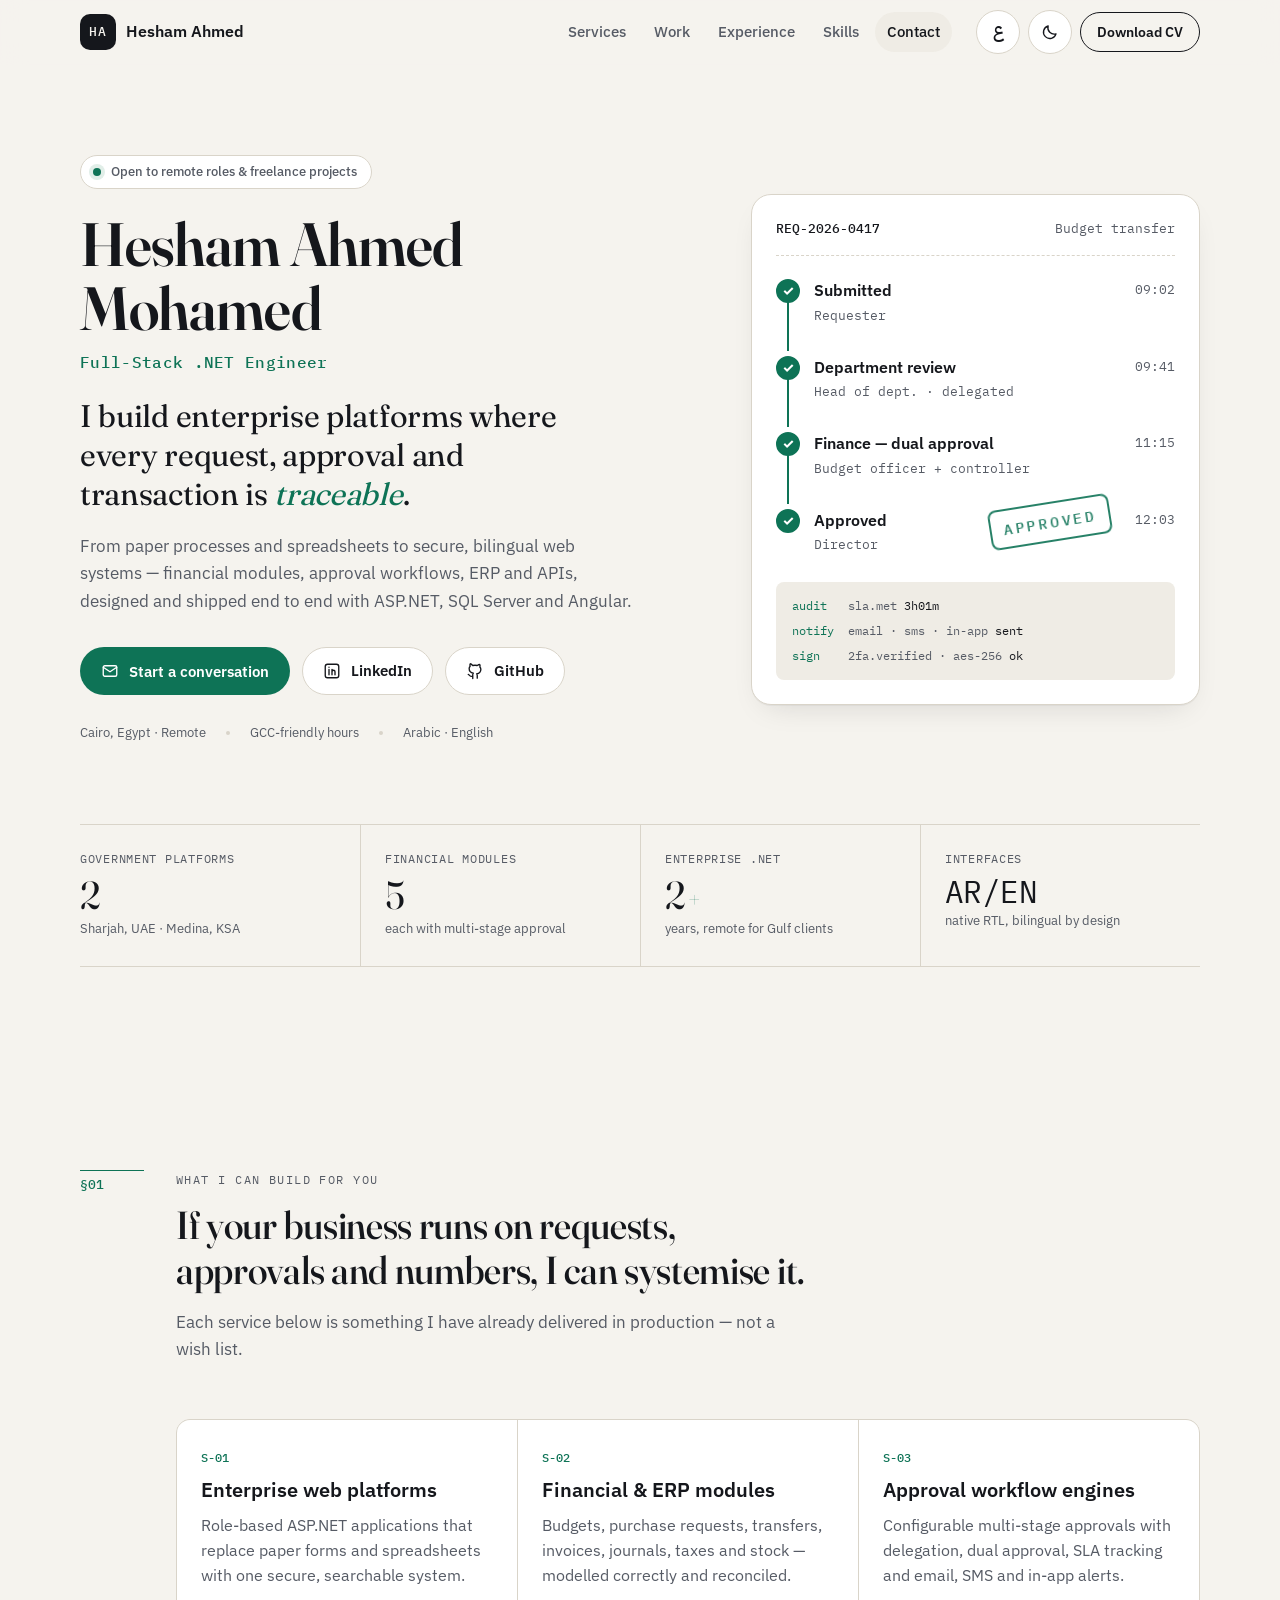
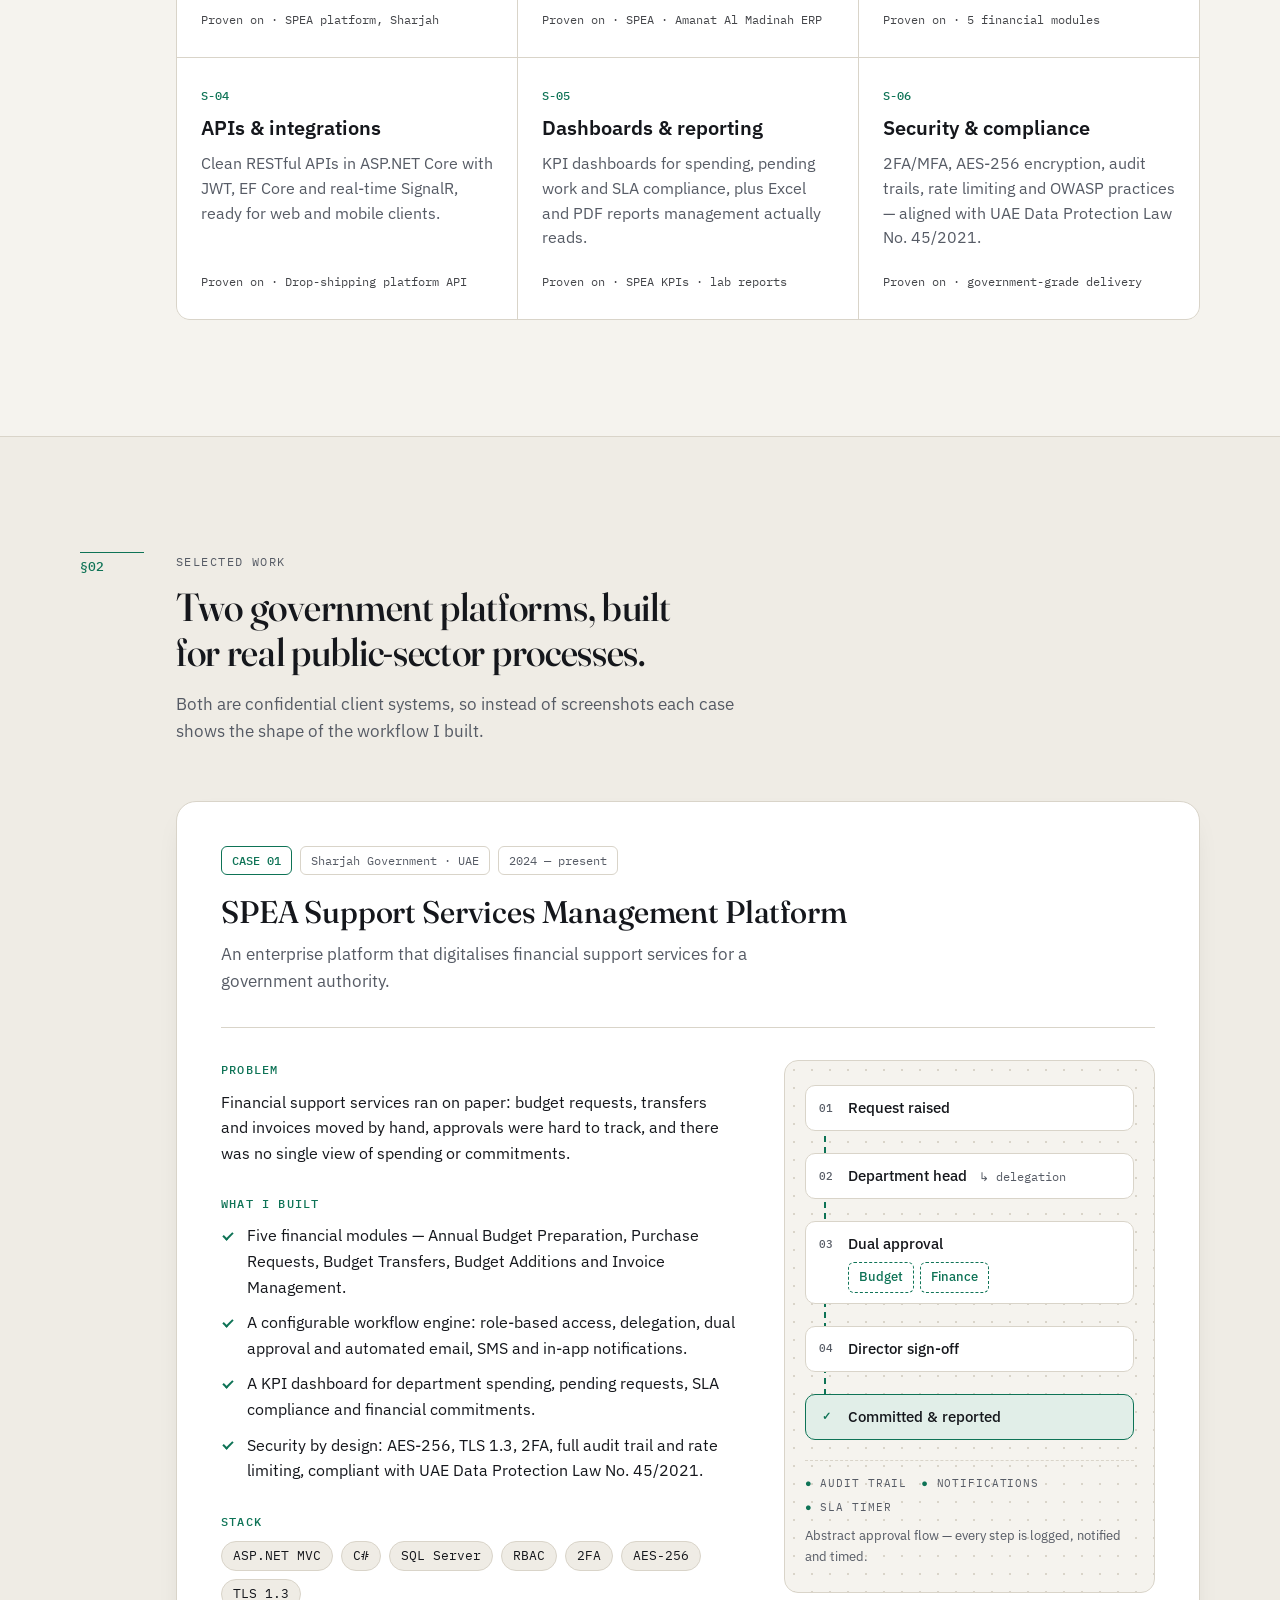
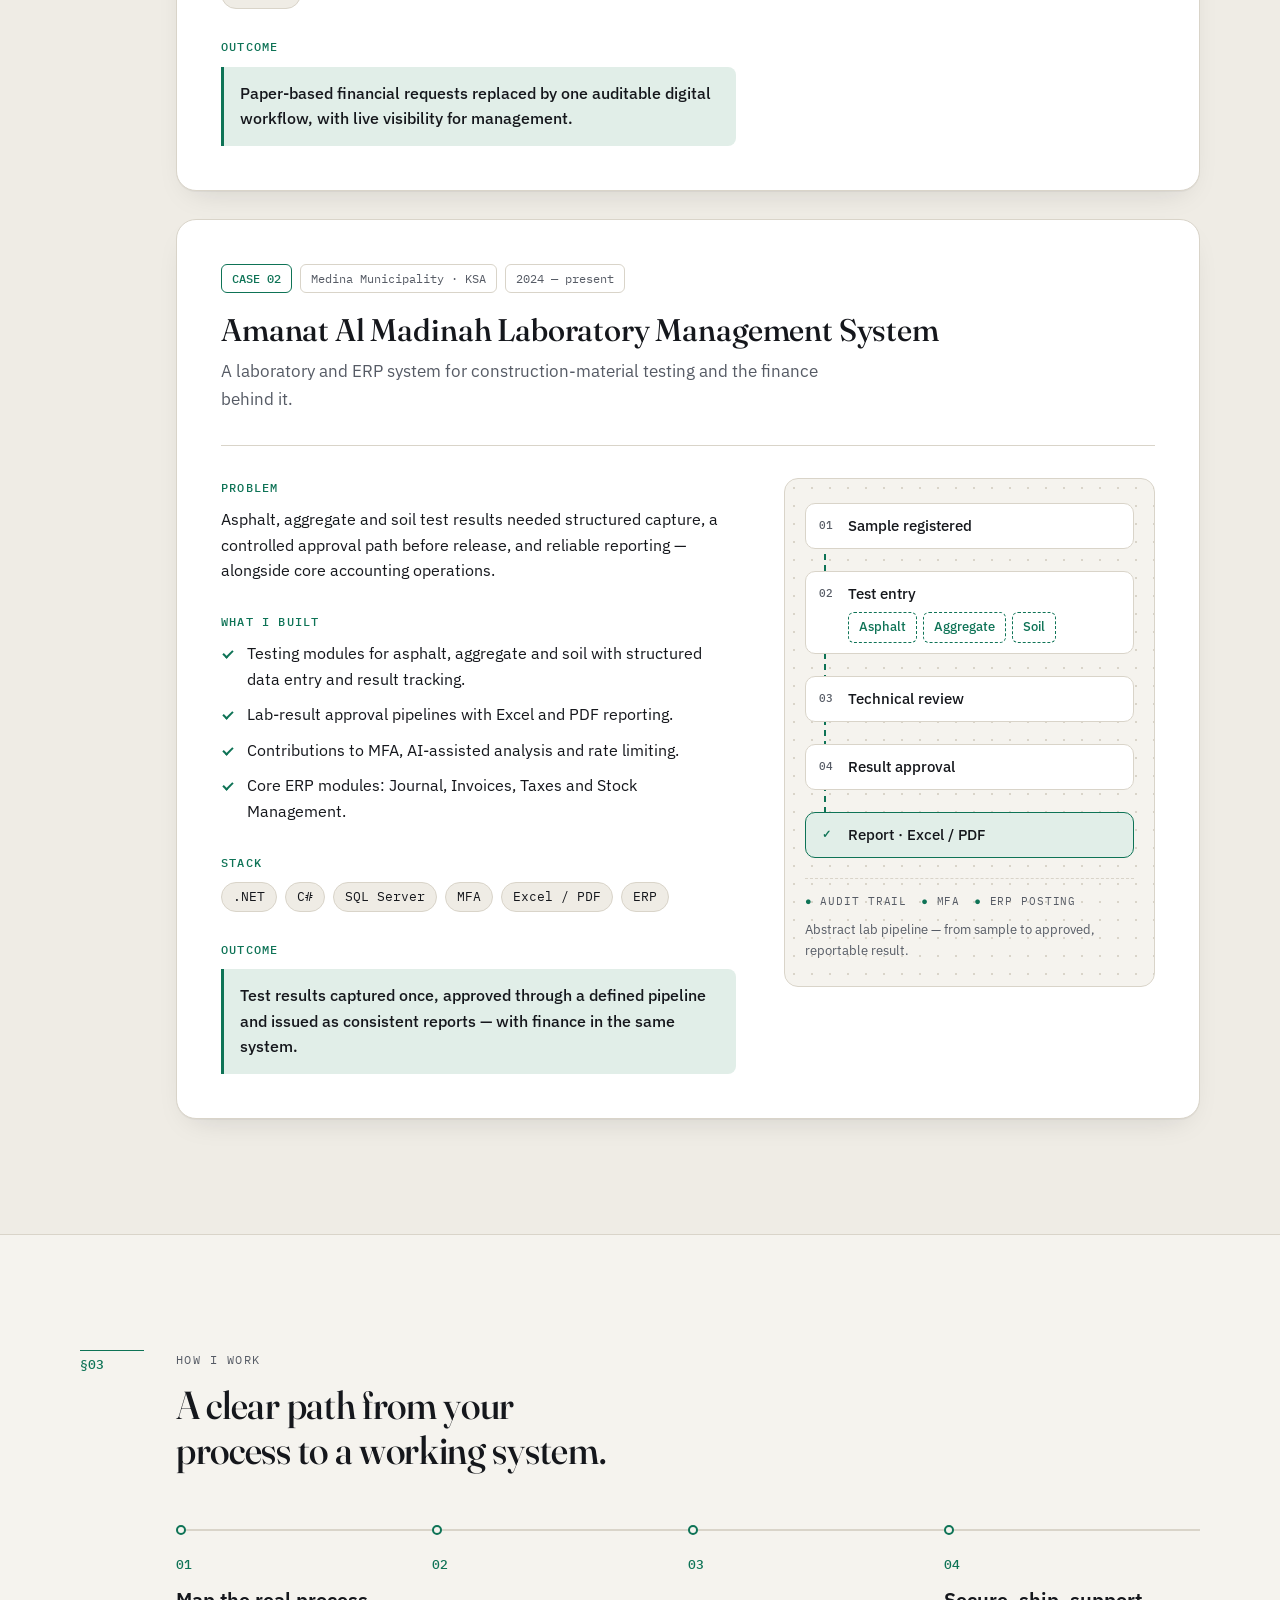
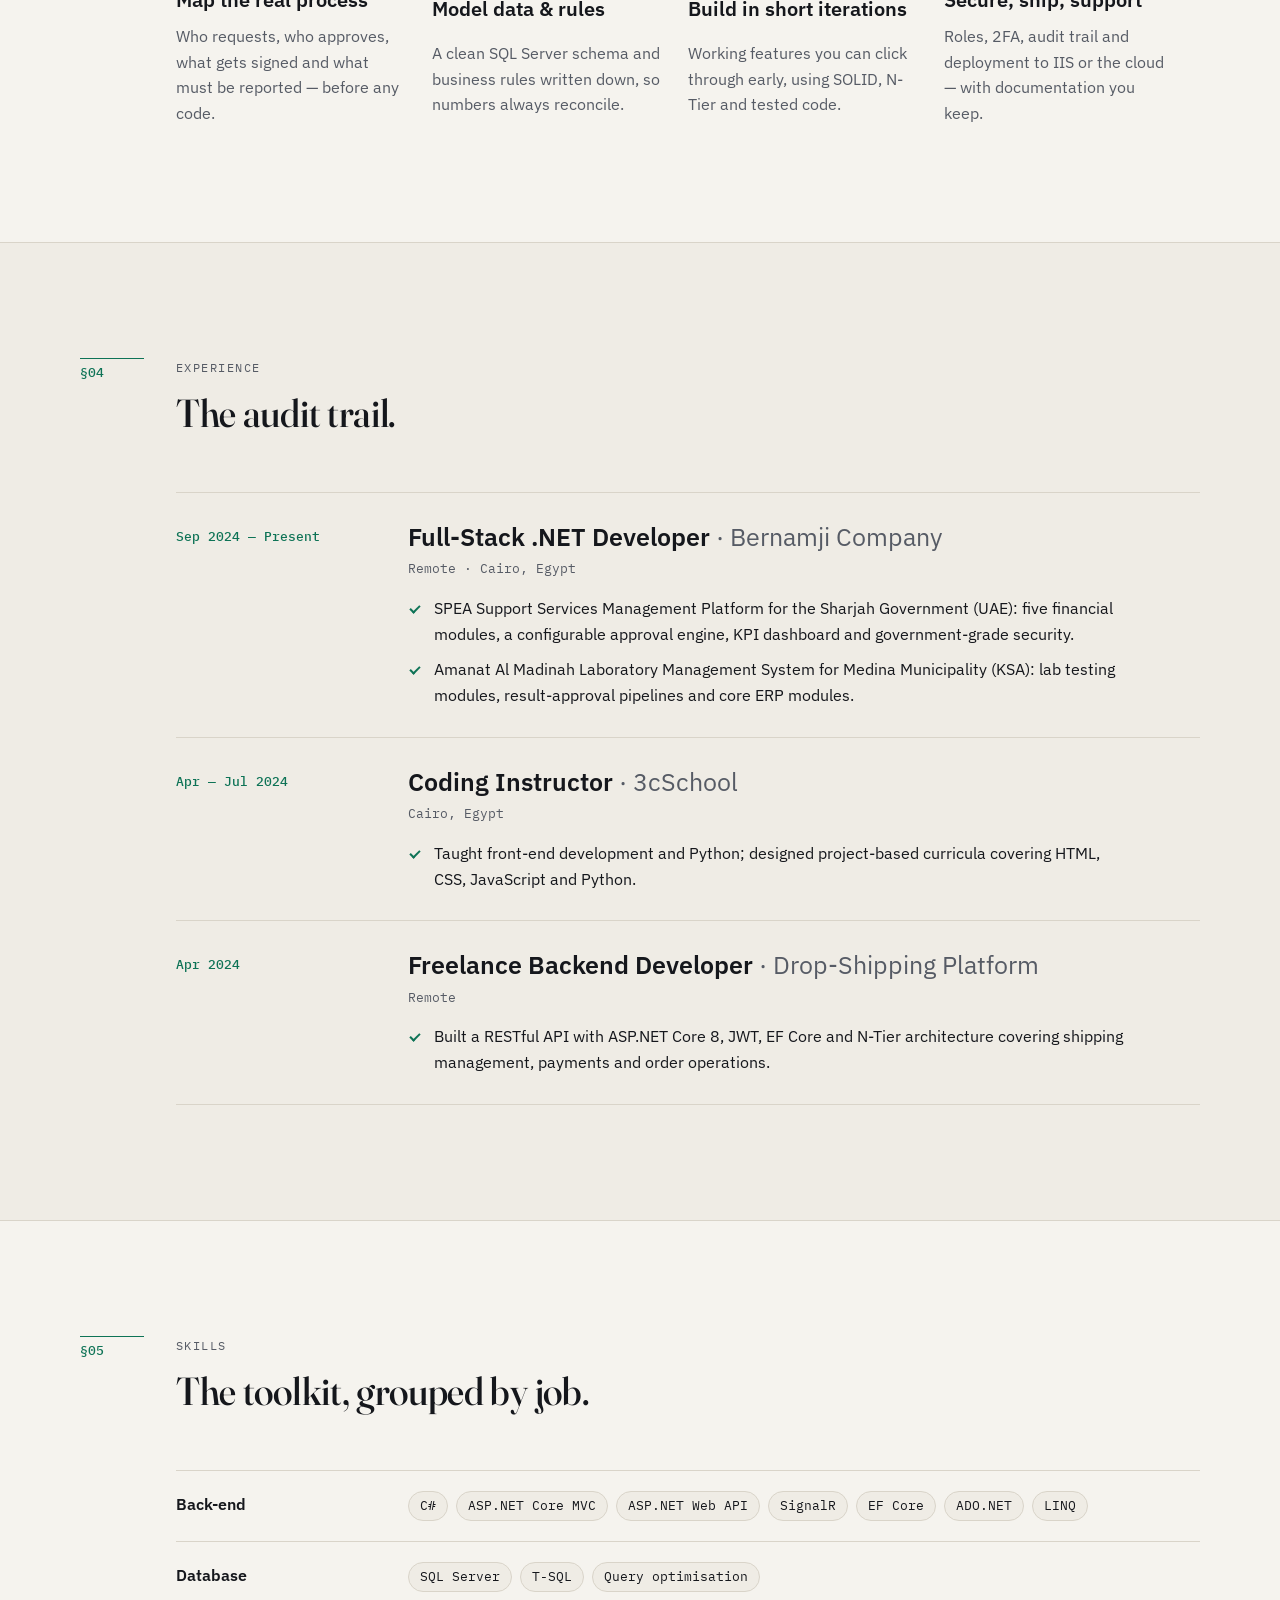
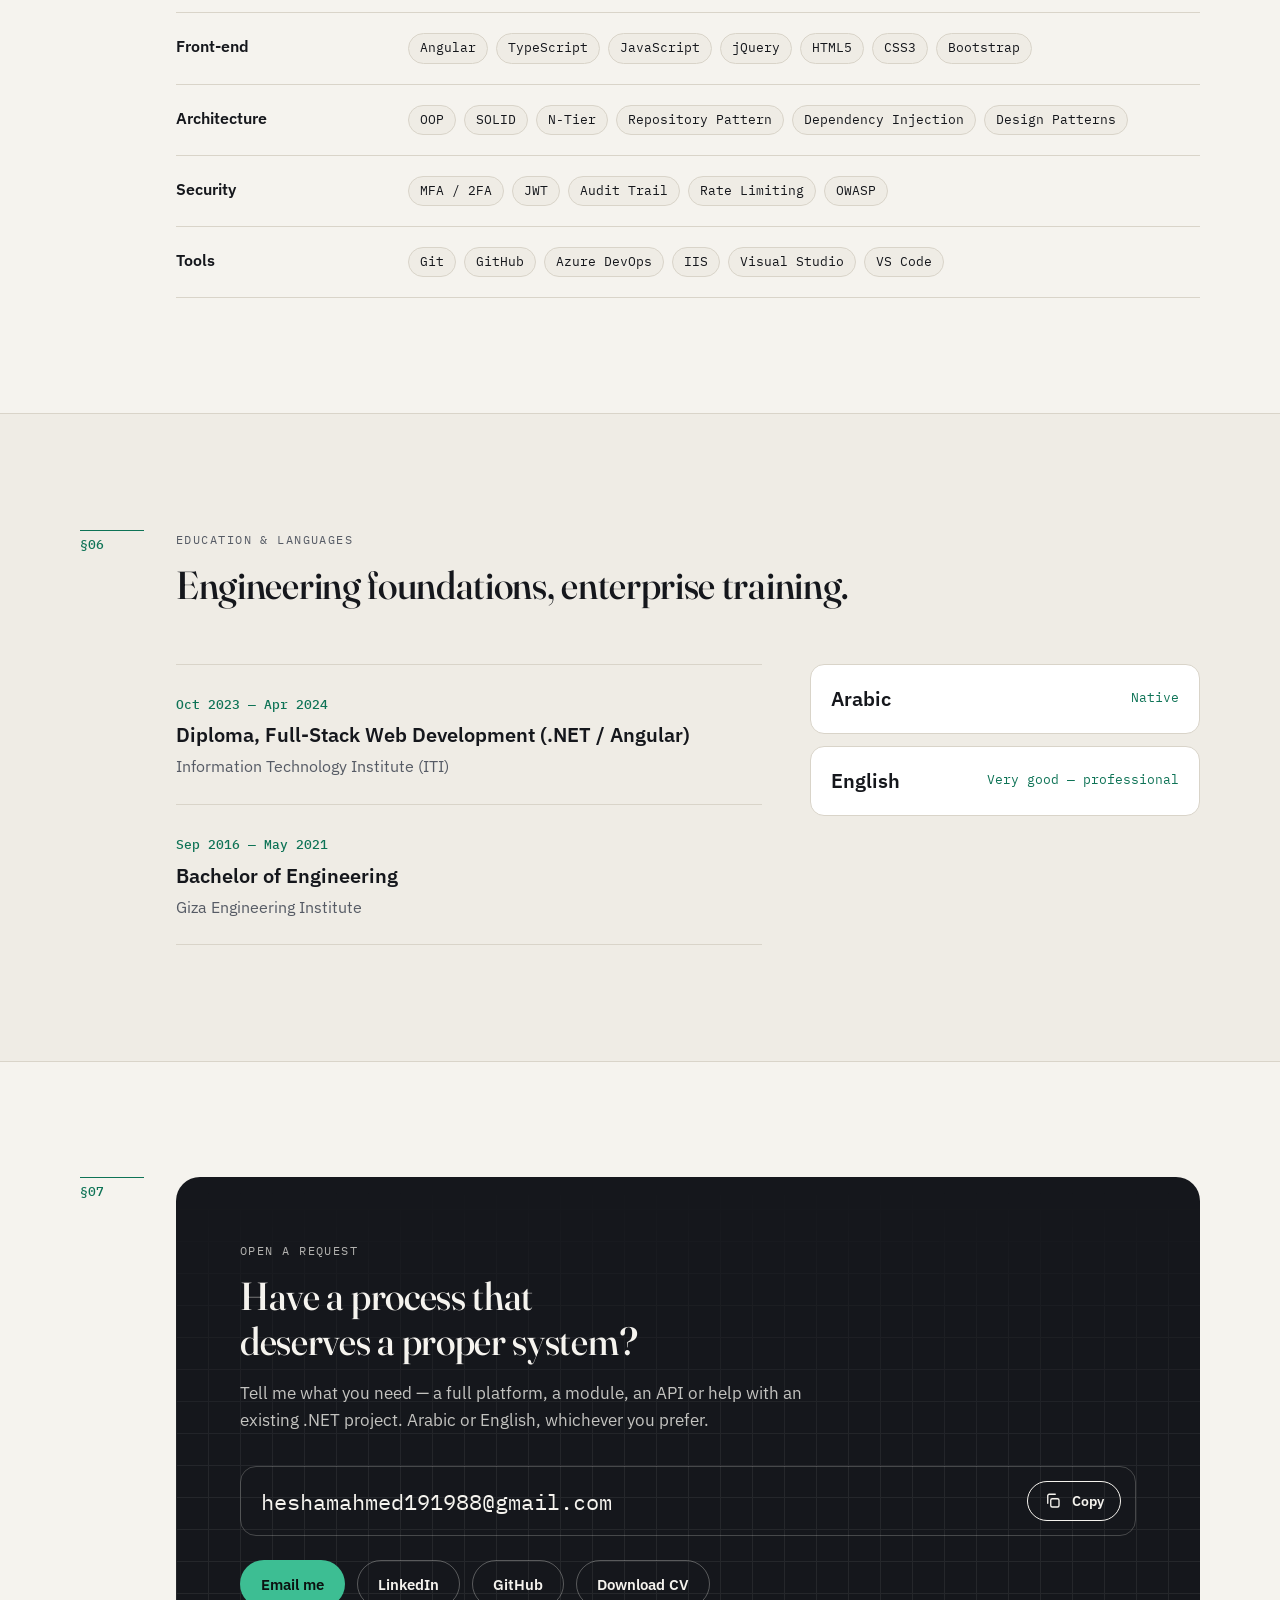
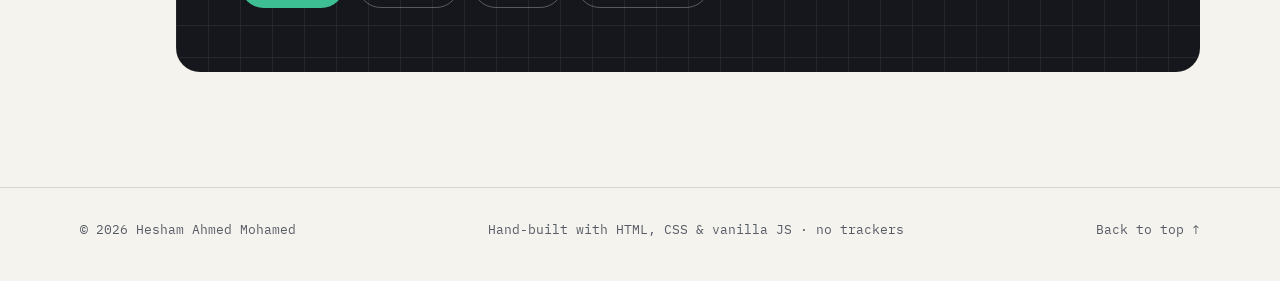
==== index.html @ 023992cb "Portfolio: bilingual single-page site, CV and SEO assets Co-Authored-By: Claude Opus 5.5 <noreply@an" ====
<!doctype html>
<html lang="en" dir="ltr">
<head>
  <meta charset="utf-8">
  <meta name="viewport" content="width=device-width, initial-scale=1">
  <title>Hesham Ahmed — Full-Stack .NET Engineer | Enterprise, Finance &amp; Workflow Systems</title>
  <meta name="description" content="Hesham Ahmed Mohamed — Full-Stack .NET engineer building secure enterprise platforms, financial and ERP modules, and multi-stage approval workflows for government and business clients in the UAE, Saudi Arabia and Egypt.">
  <meta name="author" content="Hesham Ahmed Mohamed">
  <meta name="theme-color" content="#F5F3EE" media="(prefers-color-scheme: light)">
  <meta name="theme-color" content="#0F1114" media="(prefers-color-scheme: dark)">
  <meta name="color-scheme" content="light dark">
  <link rel="canonical" href="https://heshamahmed191988.github.io/">
  <link rel="alternate" hreflang="en" href="https://heshamahmed191988.github.io/">
  <link rel="alternate" hreflang="ar" href="https://heshamahmed191988.github.io/?lang=ar">
  <link rel="alternate" hreflang="x-default" href="https://heshamahmed191988.github.io/">

  <!-- Open Graph / Twitter -->
  <meta property="og:type" content="profile">
  <meta property="og:site_name" content="Hesham Ahmed">
  <meta property="og:title" content="Hesham Ahmed — Full-Stack .NET Engineer">
  <meta property="og:description" content="Enterprise platforms, financial &amp; ERP modules and multi-stage approval workflows — delivered for government clients in the UAE and KSA.">
  <meta property="og:url" content="https://heshamahmed191988.github.io/">
  <meta property="og:image" content="https://heshamahmed191988.github.io/assets/og-image.png">
  <meta property="og:image:width" content="1200">
  <meta property="og:image:height" content="630">
  <meta property="og:image:alt" content="Hesham Ahmed — Full-Stack .NET Engineer. An approval pipeline: submitted, reviewed, finance, approved.">
  <meta property="og:locale" content="en_US">
  <meta property="og:locale:alternate" content="ar_AR">
  <meta name="twitter:card" content="summary_large_image">
  <meta name="twitter:title" content="Hesham Ahmed — Full-Stack .NET Engineer">
  <meta name="twitter:description" content="Enterprise platforms, financial &amp; ERP modules and approval workflows for the UAE, KSA and Egypt.">
  <meta name="twitter:image" content="https://heshamahmed191988.github.io/assets/og-image.png">

  <link rel="icon" href="assets/favicon.svg" type="image/svg+xml">
  <link rel="icon" href="assets/favicon-32.png" sizes="32x32" type="image/png">
  <link rel="apple-touch-icon" href="assets/apple-touch-icon.png">
  <link rel="manifest" href="site.webmanifest">

  <!-- Only the fonts the first screen needs are preloaded -->
  <link rel="preload" href="assets/fonts/fraunces-400-700-latin.woff2" as="font" type="font/woff2" crossorigin>
  <link rel="preload" href="assets/fonts/ibm-plex-sans-400-latin.woff2" as="font" type="font/woff2" crossorigin>
  <link rel="stylesheet" href="css/fonts.css">
  <link rel="stylesheet" href="css/styles.css">

  <!-- Apply saved theme / language before first paint (prevents a flash) -->
  <script>
    (function () {
      try {
        var d = document.documentElement;
        var t = localStorage.getItem('theme');
        if (t === 'light' || t === 'dark') d.setAttribute('data-theme', t);
        var q = new URLSearchParams(location.search).get('lang');
        var l = q || localStorage.getItem('lang');
        if (l === 'ar') { d.lang = 'ar'; d.dir = 'rtl'; }
      } catch (e) {}
    })();
  </script>

  <script type="application/ld+json">
  {
    "@context": "https://schema.org",
    "@type": "Person",
    "name": "Hesham Ahmed Mohamed",
    "alternateName": "هشام أحمد محمد",
    "jobTitle": "Full-Stack .NET Developer",
    "url": "https://heshamahmed191988.github.io/",
    "image": "https://heshamahmed191988.github.io/assets/og-image.png",
    "email": "mailto:heshamahmed191988@gmail.com",
    "address": { "@type": "PostalAddress", "addressLocality": "Cairo", "addressCountry": "EG" },
    "worksFor": { "@type": "Organization", "name": "Bernamji Company" },
    "alumniOf": [
      { "@type": "EducationalOrganization", "name": "Information Technology Institute (ITI)" },
      { "@type": "CollegeOrUniversity", "name": "Giza Engineering Institute" }
    ],
    "knowsLanguage": ["ar", "en"],
    "knowsAbout": ["C#", "ASP.NET Core", "ASP.NET MVC", "ASP.NET Web API", "Entity Framework Core", "SQL Server", "Angular", "TypeScript", "SignalR", "Workflow automation", "ERP", "Financial systems", "Application security"],
    "sameAs": [
      "https://www.linkedin.com/in/hesham-ahmed-bb05a4191/",
      "https://github.com/heshamahmed191988"
    ]
  }
  </script>
</head>
<body>
  <a class="skip-link" href="#main" data-i18n="skip">Skip to content</a>

  <!-- ============ HEADER ============ -->
  <header class="site-header" id="top">
    <div class="container site-header__inner">
      <a class="brand" href="#top" aria-label="Hesham Ahmed — home" data-i18n-attr="aria-label:brandHome">
        <span class="brand__mark" aria-hidden="true">HA</span>
        <span class="brand__name" data-i18n="brand">Hesham Ahmed</span>
      </a>

      <nav class="nav" id="site-nav" aria-label="Primary">
        <ul class="nav__list">
          <li><a href="#services" data-i18n="nav.services">Services</a></li>
          <li><a href="#work" data-i18n="nav.work">Work</a></li>
          <li><a href="#experience" data-i18n="nav.experience">Experience</a></li>
          <li><a href="#skills" data-i18n="nav.skills">Skills</a></li>
          <li><a href="#contact" data-i18n="nav.contact">Contact</a></li>
        </ul>
      </nav>

      <div class="header-actions">
        <button class="icon-btn lang-toggle" type="button" id="lang-toggle" aria-label="عرض الموقع بالعربية" lang="ar">ع</button>
        <button class="icon-btn" type="button" id="theme-toggle" aria-label="Switch to dark theme" data-i18n-attr="aria-label:themeToDark">
          <svg class="icon icon--moon" viewBox="0 0 24 24" aria-hidden="true"><path d="M20 14.5A8.5 8.5 0 0 1 9.5 4a8.5 8.5 0 1 0 10.5 10.5Z"/></svg>
          <svg class="icon icon--sun" viewBox="0 0 24 24" aria-hidden="true"><circle cx="12" cy="12" r="4"/><path d="M12 2v2M12 20v2M4.9 4.9l1.4 1.4M17.7 17.7l1.4 1.4M2 12h2M20 12h2M4.9 19.1l1.4-1.4M17.7 6.3l1.4-1.4"/></svg>
        </button>
        <a class="btn btn--small btn--outline header-cv" href="assets/Hesham_Ahmed_CV.pdf" download data-i18n="cv">Download CV</a>
        <button class="icon-btn menu-btn" type="button" id="menu-toggle" aria-controls="site-nav" aria-expanded="false" aria-label="Open menu" data-i18n-attr="aria-label:menuOpen">
          <svg class="icon" viewBox="0 0 24 24" aria-hidden="true"><path d="M4 7h16M4 12h16M4 17h10"/></svg>
        </button>
      </div>
    </div>
  </header>

  <main id="main" tabindex="-1">

    <!-- ============ HERO ============ -->
    <section class="hero" aria-labelledby="hero-title">
      <div class="container hero__grid">
        <div class="hero__copy">
          <p class="status-pill"><span class="status-dot" aria-hidden="true"></span><span data-i18n="hero.status">Open to remote roles &amp; freelance projects</span></p>
          <h1 class="hero__title" id="hero-title">
            <span class="hero__name" data-i18n="hero.name">Hesham Ahmed Mohamed</span>
            <span class="hero__role" data-i18n="hero.role">Full-Stack .NET Engineer</span>
          </h1>
          <p class="hero__statement" data-i18n="hero.statement">I build enterprise platforms where every request, approval and transaction is <em>traceable</em>.</p>
          <p class="hero__lede" data-i18n="hero.lede">From paper processes and spreadsheets to secure, bilingual web systems — financial modules, approval workflows, ERP and APIs, designed and shipped end to end with ASP.NET, SQL Server and Angular.</p>
          <div class="hero__actions">
            <a class="btn btn--primary" href="mailto:heshamahmed191988@gmail.com?subject=Project%20enquiry">
              <svg class="icon" viewBox="0 0 24 24" aria-hidden="true"><rect x="3" y="5" width="18" height="14" rx="2"/><path d="m3 7 9 6 9-6"/></svg>
              <span data-i18n="hero.ctaEmail">Start a conversation</span>
            </a>
            <a class="btn btn--ghost" href="https://www.linkedin.com/in/hesham-ahmed-bb05a4191/" target="_blank" rel="noopener">
              <svg class="icon" viewBox="0 0 24 24" aria-hidden="true"><rect x="3" y="3" width="18" height="18" rx="3"/><path d="M8 10v7M8 7v.01M12 17v-4a2 2 0 0 1 4 0v4M12 10v7"/></svg>
              <span>LinkedIn</span>
            </a>
            <a class="btn btn--ghost" href="https://github.com/heshamahmed191988" target="_blank" rel="noopener">
              <svg class="icon" viewBox="0 0 24 24" aria-hidden="true"><path d="M9 19c-4 1.3-4-2-6-2.5m12 5v-3.4a3 3 0 0 0-.8-2.3c2.7-.3 5.6-1.3 5.6-6a4.6 4.6 0 0 0-1.3-3.2 4.3 4.3 0 0 0-.1-3.2s-1-.3-3.4 1.3a11.6 11.6 0 0 0-6 0C6.6 2.1 5.6 2.4 5.6 2.4a4.3 4.3 0 0 0-.1 3.2A4.6 4.6 0 0 0 4.2 8.8c0 4.6 2.9 5.7 5.6 6a3 3 0 0 0-.8 2.3V22"/></svg>
              <span>GitHub</span>
            </a>
          </div>
          <ul class="hero__meta" aria-label="Location and languages" data-i18n-attr="aria-label:hero.metaLabel">
            <li data-i18n="hero.meta1">Cairo, Egypt · Remote</li>
            <li data-i18n="hero.meta2">GCC-friendly hours</li>
            <li data-i18n="hero.meta3">Arabic · English</li>
          </ul>
        </div>

        <!-- Signature visual: a request moving through a multi-stage approval -->
        <figure class="pipeline" aria-labelledby="pipeline-caption">
          <div class="pipeline__head">
            <span class="mono pipeline__ref">REQ-2026-0417</span>
            <span class="mono pipeline__kind" data-i18n="pipe.kind">Budget transfer</span>
          </div>
          <ol class="pipeline__stages">
            <li class="stage" style="--i:0">
              <span class="stage__node" aria-hidden="true"></span>
              <span class="stage__body"><span class="stage__name" data-i18n="pipe.s1">Submitted</span><span class="stage__who mono" data-i18n="pipe.s1who">Requester</span></span>
              <span class="stage__time mono">09:02</span>
            </li>
            <li class="stage" style="--i:1">
              <span class="stage__node" aria-hidden="true"></span>
              <span class="stage__body"><span class="stage__name" data-i18n="pipe.s2">Department review</span><span class="stage__who mono" data-i18n="pipe.s2who">Head of dept. · delegated</span></span>
              <span class="stage__time mono">09:41</span>
            </li>
            <li class="stage" style="--i:2">
              <span class="stage__node" aria-hidden="true"></span>
              <span class="stage__body"><span class="stage__name" data-i18n="pipe.s3">Finance — dual approval</span><span class="stage__who mono" data-i18n="pipe.s3who">Budget officer + controller</span></span>
              <span class="stage__time mono">11:15</span>
            </li>
            <li class="stage stage--final" style="--i:3">
              <span class="stage__node" aria-hidden="true"></span>
              <span class="stage__body"><span class="stage__name" data-i18n="pipe.s4">Approved</span><span class="stage__who mono" data-i18n="pipe.s4who">Director</span></span>
              <span class="stage__time mono">12:03</span>
              <span class="stamp" aria-hidden="true"><span data-i18n="pipe.stamp">Approved</span></span>
            </li>
          </ol>
          <div class="audit mono" aria-hidden="true">
            <p class="audit__line" style="--i:0"><span class="audit__k">audit</span> sla.met <span class="audit__v">3h01m</span></p>
            <p class="audit__line" style="--i:1"><span class="audit__k">notify</span> email · sms · in-app <span class="audit__v">sent</span></p>
            <p class="audit__line" style="--i:2"><span class="audit__k">sign</span> 2fa.verified · aes-256 <span class="audit__v">ok</span></p>
          </div>
          <figcaption id="pipeline-caption" class="visually-hidden" data-i18n="pipe.caption">Illustration: a budget-transfer request passing four approval stages — submission, department review, dual finance approval and final approval — with an audit trail of notifications and verification.</figcaption>
        </figure>
      </div>

      <!-- Proof strip: verifiable facts only -->
      <div class="container">
        <dl class="proof">
          <div class="proof__item"><dt class="mono" data-i18n="proof.1k">Government platforms</dt><dd><span class="proof__num">2</span><span data-i18n="proof.1v">Sharjah, UAE · Medina, KSA</span></dd></div>
          <div class="proof__item"><dt class="mono" data-i18n="proof.2k">Financial modules</dt><dd><span class="proof__num">5</span><span data-i18n="proof.2v">each with multi-stage approval</span></dd></div>
          <div class="proof__item"><dt class="mono" data-i18n="proof.3k">Enterprise .NET</dt><dd><span class="proof__num">2<small>+</small></span><span data-i18n="proof.3v">years, remote for Gulf clients</span></dd></div>
          <div class="proof__item"><dt class="mono" data-i18n="proof.4k">Interfaces</dt><dd><span class="proof__num proof__num--text">AR/EN</span><span data-i18n="proof.4v">native RTL, bilingual by design</span></dd></div>
        </dl>
      </div>
    </section>

    <!-- ============ SERVICES ============ -->
    <section class="section" id="services" aria-labelledby="services-title">
      <div class="container section__grid">
        <p class="section__ref mono" aria-hidden="true">§01</p>
        <div class="section__body">
          <header class="section__head">
            <p class="eyebrow" data-i18n="services.eyebrow">What I can build for you</p>
            <h2 id="services-title" data-i18n="services.title">If your business runs on requests, approvals and numbers, I can systemise it.</h2>
            <p class="lede" data-i18n="services.lede">Each service below is something I have already delivered in production — not a wish list.</p>
          </header>
          <ul class="services">
            <li class="service">
              <span class="service__code mono">S-01</span>
              <h3 data-i18n="sv.1t">Enterprise web platforms</h3>
              <p data-i18n="sv.1d">Role-based ASP.NET applications that replace paper forms and spreadsheets with one secure, searchable system.</p>
              <p class="service__proof mono" data-i18n="sv.1p">Proven on · SPEA platform, Sharjah</p>
            </li>
            <li class="service">
              <span class="service__code mono">S-02</span>
              <h3 data-i18n="sv.2t">Financial &amp; ERP modules</h3>
              <p data-i18n="sv.2d">Budgets, purchase requests, transfers, invoices, journals, taxes and stock — modelled correctly and reconciled.</p>
              <p class="service__proof mono" data-i18n="sv.2p">Proven on · SPEA · Amanat Al Madinah ERP</p>
            </li>
            <li class="service">
              <span class="service__code mono">S-03</span>
              <h3 data-i18n="sv.3t">Approval workflow engines</h3>
              <p data-i18n="sv.3d">Configurable multi-stage approvals with delegation, dual approval, SLA tracking and email, SMS and in-app alerts.</p>
              <p class="service__proof mono" data-i18n="sv.3p">Proven on · 5 financial modules</p>
            </li>
            <li class="service">
              <span class="service__code mono">S-04</span>
              <h3 data-i18n="sv.4t">APIs &amp; integrations</h3>
              <p data-i18n="sv.4d">Clean RESTful APIs in ASP.NET Core with JWT, EF Core and real-time SignalR, ready for web and mobile clients.</p>
              <p class="service__proof mono" data-i18n="sv.4p">Proven on · Drop-shipping platform API</p>
            </li>
            <li class="service">
              <span class="service__code mono">S-05</span>
              <h3 data-i18n="sv.5t">Dashboards &amp; reporting</h3>
              <p data-i18n="sv.5d">KPI dashboards for spending, pending work and SLA compliance, plus Excel and PDF reports management actually reads.</p>
              <p class="service__proof mono" data-i18n="sv.5p">Proven on · SPEA KPIs · lab reports</p>
            </li>
            <li class="service">
              <span class="service__code mono">S-06</span>
              <h3 data-i18n="sv.6t">Security &amp; compliance</h3>
              <p data-i18n="sv.6d">2FA/MFA, AES-256 encryption, audit trails, rate limiting and OWASP practices — aligned with UAE Data Protection Law No. 45/2021.</p>
              <p class="service__proof mono" data-i18n="sv.6p">Proven on · government-grade delivery</p>
            </li>
          </ul>
        </div>
      </div>
    </section>

    <!-- ============ SELECTED WORK ============ -->
    <section class="section section--alt" id="work" aria-labelledby="work-title">
      <div class="container section__grid">
        <p class="section__ref mono" aria-hidden="true">§02</p>
        <div class="section__body">
          <header class="section__head">
            <p class="eyebrow" data-i18n="work.eyebrow">Selected work</p>
            <h2 id="work-title" data-i18n="work.title">Two government platforms, built for real public-sector processes.</h2>
            <p class="lede" data-i18n="work.lede">Both are confidential client systems, so instead of screenshots each case shows the shape of the workflow I built.</p>
          </header>

          <!-- Case 1 -->
          <article class="case" aria-labelledby="case1-title">
            <header class="case__head">
              <div class="case__tags mono">
                <span class="tag tag--accent">CASE 01</span>
                <span class="tag" data-i18n="case1.where">Sharjah Government · UAE</span>
                <span class="tag" data-i18n="case1.when">2024 — present</span>
              </div>
              <h3 id="case1-title" data-i18n="case1.title">SPEA Support Services Management Platform</h3>
              <p class="case__summary" data-i18n="case1.summary">An enterprise platform that digitalises financial support services for a government authority.</p>
            </header>

            <div class="case__grid">
              <div class="case__text">
                <h4 class="case__label mono" data-i18n="label.problem">Problem</h4>
                <p data-i18n="case1.problem">Financial support services ran on paper: budget requests, transfers and invoices moved by hand, approvals were hard to track, and there was no single view of spending or commitments.</p>

                <h4 class="case__label mono" data-i18n="label.built">What I built</h4>
                <ul class="ticks">
                  <li data-i18n="case1.b1">Five financial modules — Annual Budget Preparation, Purchase Requests, Budget Transfers, Budget Additions and Invoice Management.</li>
                  <li data-i18n="case1.b2">A configurable workflow engine: role-based access, delegation, dual approval and automated email, SMS and in-app notifications.</li>
                  <li data-i18n="case1.b3">A KPI dashboard for department spending, pending requests, SLA compliance and financial commitments.</li>
                  <li data-i18n="case1.b4">Security by design: AES-256, TLS 1.3, 2FA, full audit trail and rate limiting, compliant with UAE Data Protection Law No. 45/2021.</li>
                </ul>

                <h4 class="case__label mono" data-i18n="label.stack">Stack</h4>
                <ul class="chips mono">
                  <li>ASP.NET MVC</li><li>C#</li><li>SQL Server</li><li>RBAC</li><li>2FA</li><li>AES-256</li><li>TLS 1.3</li>
                </ul>

                <h4 class="case__label mono" data-i18n="label.outcome">Outcome</h4>
                <p class="case__outcome" data-i18n="case1.outcome">Paper-based financial requests replaced by one auditable digital workflow, with live visibility for management.</p>
              </div>

              <!-- Abstract workflow diagram (HTML so it translates and mirrors in RTL) -->
              <figure class="flow" aria-labelledby="flow1-cap">
                <ol class="flow__track">
                  <li class="flow__node"><span class="mono flow__n">01</span><span data-i18n="flow1.1">Request raised</span></li>
                  <li class="flow__node"><span class="mono flow__n">02</span><span data-i18n="flow1.2">Department head</span><span class="flow__side mono" data-i18n="flow1.2s">↳ delegation</span></li>
                  <li class="flow__node flow__node--split">
                    <span class="mono flow__n">03</span><span data-i18n="flow1.3">Dual approval</span>
                    <span class="flow__pair"><span data-i18n="flow1.3a">Budget</span><span data-i18n="flow1.3b">Finance</span></span>
                  </li>
                  <li class="flow__node"><span class="mono flow__n">04</span><span data-i18n="flow1.4">Director sign-off</span></li>
                  <li class="flow__node flow__node--done"><span class="mono flow__n">✓</span><span data-i18n="flow1.5">Committed &amp; reported</span></li>
                </ol>
                <div class="flow__rail mono" aria-hidden="true">
                  <span data-i18n="flow.rail1">audit trail</span><span data-i18n="flow.rail2">notifications</span><span data-i18n="flow.rail3">SLA timer</span>
                </div>
                <figcaption id="flow1-cap" class="flow__cap" data-i18n="flow1.cap">Abstract approval flow — every step is logged, notified and timed.</figcaption>
              </figure>
            </div>
          </article>

          <!-- Case 2 -->
          <article class="case" aria-labelledby="case2-title">
            <header class="case__head">
              <div class="case__tags mono">
                <span class="tag tag--accent">CASE 02</span>
                <span class="tag" data-i18n="case2.where">Medina Municipality · KSA</span>
                <span class="tag" data-i18n="case2.when">2024 — present</span>
              </div>
              <h3 id="case2-title" data-i18n="case2.title">Amanat Al Madinah Laboratory Management System</h3>
              <p class="case__summary" data-i18n="case2.summary">A laboratory and ERP system for construction-material testing and the finance behind it.</p>
            </header>

            <div class="case__grid">
              <div class="case__text">
                <h4 class="case__label mono" data-i18n="label.problem">Problem</h4>
                <p data-i18n="case2.problem">Asphalt, aggregate and soil test results needed structured capture, a controlled approval path before release, and reliable reporting — alongside core accounting operations.</p>

                <h4 class="case__label mono" data-i18n="label.built">What I built</h4>
                <ul class="ticks">
                  <li data-i18n="case2.b1">Testing modules for asphalt, aggregate and soil with structured data entry and result tracking.</li>
                  <li data-i18n="case2.b2">Lab-result approval pipelines with Excel and PDF reporting.</li>
                  <li data-i18n="case2.b3">Contributions to MFA, AI-assisted analysis and rate limiting.</li>
                  <li data-i18n="case2.b4">Core ERP modules: Journal, Invoices, Taxes and Stock Management.</li>
                </ul>

                <h4 class="case__label mono" data-i18n="label.stack">Stack</h4>
                <ul class="chips mono">
                  <li>.NET</li><li>C#</li><li>SQL Server</li><li>MFA</li><li>Excel / PDF</li><li>ERP</li>
                </ul>

                <h4 class="case__label mono" data-i18n="label.outcome">Outcome</h4>
                <p class="case__outcome" data-i18n="case2.outcome">Test results captured once, approved through a defined pipeline and issued as consistent reports — with finance in the same system.</p>
              </div>

              <figure class="flow" aria-labelledby="flow2-cap">
                <ol class="flow__track">
                  <li class="flow__node"><span class="mono flow__n">01</span><span data-i18n="flow2.1">Sample registered</span></li>
                  <li class="flow__node flow__node--split">
                    <span class="mono flow__n">02</span><span data-i18n="flow2.2">Test entry</span>
                    <span class="flow__pair flow__pair--3"><span data-i18n="flow2.2a">Asphalt</span><span data-i18n="flow2.2b">Aggregate</span><span data-i18n="flow2.2c">Soil</span></span>
                  </li>
                  <li class="flow__node"><span class="mono flow__n">03</span><span data-i18n="flow2.3">Technical review</span></li>
                  <li class="flow__node"><span class="mono flow__n">04</span><span data-i18n="flow2.4">Result approval</span></li>
                  <li class="flow__node flow__node--done"><span class="mono flow__n">✓</span><span data-i18n="flow2.5">Report · Excel / PDF</span></li>
                </ol>
                <div class="flow__rail mono" aria-hidden="true">
                  <span data-i18n="flow.rail1">audit trail</span><span>MFA</span><span data-i18n="flow.rail4">ERP posting</span>
                </div>
                <figcaption id="flow2-cap" class="flow__cap" data-i18n="flow2.cap">Abstract lab pipeline — from sample to approved, reportable result.</figcaption>
              </figure>
            </div>
          </article>
        </div>
      </div>
    </section>

    <!-- ============ PROCESS ============ -->
    <section class="section" id="process" aria-labelledby="process-title">
      <div class="container section__grid">
        <p class="section__ref mono" aria-hidden="true">§03</p>
        <div class="section__body">
          <header class="section__head">
            <p class="eyebrow" data-i18n="process.eyebrow">How I work</p>
            <h2 id="process-title" data-i18n="process.title">A clear path from your process to a working system.</h2>
          </header>
          <ol class="steps">
            <li class="step"><span class="step__n mono">01</span><h3 data-i18n="st.1t">Map the real process</h3><p data-i18n="st.1d">Who requests, who approves, what gets signed and what must be reported — before any code.</p></li>
            <li class="step"><span class="step__n mono">02</span><h3 data-i18n="st.2t">Model data &amp; rules</h3><p data-i18n="st.2d">A clean SQL Server schema and business rules written down, so numbers always reconcile.</p></li>
            <li class="step"><span class="step__n mono">03</span><h3 data-i18n="st.3t">Build in short iterations</h3><p data-i18n="st.3d">Working features you can click through early, using SOLID, N-Tier and tested code.</p></li>
            <li class="step"><span class="step__n mono">04</span><h3 data-i18n="st.4t">Secure, ship, support</h3><p data-i18n="st.4d">Roles, 2FA, audit trail and deployment to IIS or the cloud — with documentation you keep.</p></li>
          </ol>
        </div>
      </div>
    </section>

    <!-- ============ EXPERIENCE ============ -->
    <section class="section section--alt" id="experience" aria-labelledby="experience-title">
      <div class="container section__grid">
        <p class="section__ref mono" aria-hidden="true">§04</p>
        <div class="section__body">
          <header class="section__head">
            <p class="eyebrow" data-i18n="exp.eyebrow">Experience</p>
            <h2 id="experience-title" data-i18n="exp.title">The audit trail.</h2>
          </header>
          <ol class="timeline">
            <li class="entry">
              <p class="entry__date mono"><time datetime="2024-09">Sep 2024</time> — <span data-i18n="exp.present">Present</span></p>
              <div class="entry__body">
                <h3><span data-i18n="exp.1r">Full-Stack .NET Developer</span> <span class="entry__at">· Bernamji Company</span></h3>
                <p class="entry__meta mono" data-i18n="exp.1m">Remote · Cairo, Egypt</p>
                <ul class="ticks">
                  <li data-i18n="exp.1a">SPEA Support Services Management Platform for the Sharjah Government (UAE): five financial modules, a configurable approval engine, KPI dashboard and government-grade security.</li>
                  <li data-i18n="exp.1b">Amanat Al Madinah Laboratory Management System for Medina Municipality (KSA): lab testing modules, result-approval pipelines and core ERP modules.</li>
                </ul>
              </div>
            </li>
            <li class="entry">
              <p class="entry__date mono"><time datetime="2024-04">Apr</time> — <time datetime="2024-07">Jul 2024</time></p>
              <div class="entry__body">
                <h3><span data-i18n="exp.2r">Coding Instructor</span> <span class="entry__at">· 3cSchool</span></h3>
                <p class="entry__meta mono" data-i18n="exp.2m">Cairo, Egypt</p>
                <ul class="ticks">
                  <li data-i18n="exp.2a">Taught front-end development and Python; designed project-based curricula covering HTML, CSS, JavaScript and Python.</li>
                </ul>
              </div>
            </li>
            <li class="entry">
              <p class="entry__date mono"><time datetime="2024-04">Apr 2024</time></p>
              <div class="entry__body">
                <h3><span data-i18n="exp.3r">Freelance Backend Developer</span> <span class="entry__at" data-i18n="exp.3c">· Drop-Shipping Platform</span></h3>
                <p class="entry__meta mono" data-i18n="exp.3m">Remote</p>
                <ul class="ticks">
                  <li data-i18n="exp.3a">Built a RESTful API with ASP.NET Core 8, JWT, EF Core and N-Tier architecture covering shipping management, payments and order operations.</li>
                </ul>
              </div>
            </li>
          </ol>
        </div>
      </div>
    </section>

    <!-- ============ SKILLS ============ -->
    <section class="section" id="skills" aria-labelledby="skills-title">
      <div class="container section__grid">
        <p class="section__ref mono" aria-hidden="true">§05</p>
        <div class="section__body">
          <header class="section__head">
            <p class="eyebrow" data-i18n="skills.eyebrow">Skills</p>
            <h2 id="skills-title" data-i18n="skills.title">The toolkit, grouped by job.</h2>
          </header>
          <dl class="skills">
            <div class="skills__row"><dt data-i18n="sk.back">Back-end</dt><dd><ul class="chips mono"><li>C#</li><li>ASP.NET Core MVC</li><li>ASP.NET Web API</li><li>SignalR</li><li>EF Core</li><li>ADO.NET</li><li>LINQ</li></ul></dd></div>
            <div class="skills__row"><dt data-i18n="sk.db">Database</dt><dd><ul class="chips mono"><li>SQL Server</li><li>T-SQL</li><li data-i18n="sk.qo">Query optimisation</li></ul></dd></div>
            <div class="skills__row"><dt data-i18n="sk.front">Front-end</dt><dd><ul class="chips mono"><li>Angular</li><li>TypeScript</li><li>JavaScript</li><li>jQuery</li><li>HTML5</li><li>CSS3</li><li>Bootstrap</li></ul></dd></div>
            <div class="skills__row"><dt data-i18n="sk.arch">Architecture</dt><dd><ul class="chips mono"><li>OOP</li><li>SOLID</li><li>N-Tier</li><li>Repository Pattern</li><li>Dependency Injection</li><li>Design Patterns</li></ul></dd></div>
            <div class="skills__row"><dt data-i18n="sk.sec">Security</dt><dd><ul class="chips mono"><li>MFA / 2FA</li><li>JWT</li><li>Audit Trail</li><li>Rate Limiting</li><li>OWASP</li></ul></dd></div>
            <div class="skills__row"><dt data-i18n="sk.tools">Tools</dt><dd><ul class="chips mono"><li>Git</li><li>GitHub</li><li>Azure DevOps</li><li>IIS</li><li>Visual Studio</li><li>VS Code</li></ul></dd></div>
          </dl>
        </div>
      </div>
    </section>

    <!-- ============ EDUCATION & LANGUAGES ============ -->
    <section class="section section--alt" id="education" aria-labelledby="education-title">
      <div class="container section__grid">
        <p class="section__ref mono" aria-hidden="true">§06</p>
        <div class="section__body">
          <header class="section__head">
            <p class="eyebrow" data-i18n="edu.eyebrow">Education &amp; languages</p>
            <h2 id="education-title" data-i18n="edu.title">Engineering foundations, enterprise training.</h2>
          </header>
          <div class="edu">
            <ul class="edu__list">
              <li class="edu__item">
                <p class="entry__date mono"><time datetime="2023-10">Oct 2023</time> — <time datetime="2024-04">Apr 2024</time></p>
                <h3 data-i18n="edu.1t">Diploma, Full-Stack Web Development (.NET / Angular)</h3>
                <p class="edu__org" data-i18n="edu.1o">Information Technology Institute (ITI)</p>
              </li>
              <li class="edu__item">
                <p class="entry__date mono"><time datetime="2016-09">Sep 2016</time> — <time datetime="2021-05">May 2021</time></p>
                <h3 data-i18n="edu.2t">Bachelor of Engineering</h3>
                <p class="edu__org" data-i18n="edu.2o">Giza Engineering Institute</p>
              </li>
            </ul>
            <ul class="langs">
              <li><span class="langs__name" data-i18n="lang.ar">Arabic</span><span class="langs__lvl mono" data-i18n="lang.arL">Native</span></li>
              <li><span class="langs__name" data-i18n="lang.en">English</span><span class="langs__lvl mono" data-i18n="lang.enL">Very good — professional</span></li>
            </ul>
          </div>
        </div>
      </div>
    </section>

    <!-- ============ CONTACT ============ -->
    <section class="section contact" id="contact" aria-labelledby="contact-title">
      <div class="container section__grid">
        <p class="section__ref mono" aria-hidden="true">§07</p>
        <div class="section__body">
          <div class="contact__card">
            <p class="eyebrow" data-i18n="contact.eyebrow">Open a request</p>
            <h2 id="contact-title" data-i18n="contact.title">Have a process that deserves a proper system?</h2>
            <p class="lede" data-i18n="contact.lede">Tell me what you need — a full platform, a module, an API or help with an existing .NET project. Arabic or English, whichever you prefer.</p>

            <div class="email-box">
              <a class="email-box__addr mono" href="mailto:heshamahmed191988@gmail.com?subject=Project%20enquiry">heshamahmed191988@gmail.com</a>
              <button class="btn btn--small btn--outline" type="button" id="copy-email" data-email="heshamahmed191988@gmail.com">
                <svg class="icon" viewBox="0 0 24 24" aria-hidden="true"><rect x="9" y="9" width="11" height="11" rx="2"/><path d="M5 15V5a2 2 0 0 1 2-2h8"/></svg>
                <span data-i18n="contact.copy">Copy</span>
              </button>
              <span class="visually-hidden" role="status" aria-live="polite" id="copy-status"></span>
            </div>

            <div class="contact__links">
              <a class="btn btn--primary" href="mailto:heshamahmed191988@gmail.com?subject=Project%20enquiry"><span data-i18n="contact.email">Email me</span></a>
              <a class="btn btn--ghost" href="https://www.linkedin.com/in/hesham-ahmed-bb05a4191/" target="_blank" rel="noopener">LinkedIn</a>
              <a class="btn btn--ghost" href="https://github.com/heshamahmed191988" target="_blank" rel="noopener">GitHub</a>
              <a class="btn btn--ghost" href="assets/Hesham_Ahmed_CV.pdf" download data-i18n="cv">Download CV</a>
            </div>
          </div>
        </div>
      </div>
    </section>
  </main>

  <footer class="site-footer">
    <div class="container site-footer__inner">
      <p class="mono">© <span id="year">2026</span> <span data-i18n="footer.name">Hesham Ahmed Mohamed</span></p>
      <p class="mono" data-i18n="footer.note">Hand-built with HTML, CSS &amp; vanilla JS · no trackers</p>
      <a class="mono" href="#top" data-i18n="footer.top">Back to top ↑</a>
    </div>
  </footer>

  <script src="js/main.js" defer></script>
</body>
</html>
---- css/fonts.css ----
/* Self-hosted subsets of Google Fonts (OFL). Generated once; no third-party requests. */
@font-face {
  font-family: 'Fraunces';
  font-style: normal;
  font-weight: 400 700;
  font-display: swap;
  src: url('../assets/fonts/fraunces-400-700-latin.woff2') format('woff2');
  unicode-range: U+0000-00FF, U+0131, U+0152-0153, U+02BB-02BC, U+02C6, U+02DA, U+02DC, U+0304, U+0308, U+0329, U+2000-206F, U+20AC, U+2122, U+2191, U+2193, U+2212, U+2215, U+FEFF, U+FFFD;
}
@font-face {
  font-family: 'IBM Plex Mono';
  font-style: normal;
  font-weight: 400;
  font-display: swap;
  src: url('../assets/fonts/ibm-plex-mono-400-latin.woff2') format('woff2');
  unicode-range: U+0000-00FF, U+0131, U+0152-0153, U+02BB-02BC, U+02C6, U+02DA, U+02DC, U+0304, U+0308, U+0329, U+2000-206F, U+20AC, U+2122, U+2191, U+2193, U+2212, U+2215, U+FEFF, U+FFFD;
}
@font-face {
  font-family: 'IBM Plex Mono';
  font-style: normal;
  font-weight: 500;
  font-display: swap;
  src: url('../assets/fonts/ibm-plex-mono-500-latin.woff2') format('woff2');
  unicode-range: U+0000-00FF, U+0131, U+0152-0153, U+02BB-02BC, U+02C6, U+02DA, U+02DC, U+0304, U+0308, U+0329, U+2000-206F, U+20AC, U+2122, U+2191, U+2193, U+2212, U+2215, U+FEFF, U+FFFD;
}
@font-face {
  font-family: 'IBM Plex Sans';
  font-style: normal;
  font-weight: 400;
  font-display: swap;
  src: url('../assets/fonts/ibm-plex-sans-400-latin.woff2') format('woff2');
  unicode-range: U+0000-00FF, U+0131, U+0152-0153, U+02BB-02BC, U+02C6, U+02DA, U+02DC, U+0304, U+0308, U+0329, U+2000-206F, U+20AC, U+2122, U+2191, U+2193, U+2212, U+2215, U+FEFF, U+FFFD;
}
@font-face {
  font-family: 'IBM Plex Sans';
  font-style: normal;
  font-weight: 500;
  font-display: swap;
  src: url('../assets/fonts/ibm-plex-sans-500-latin.woff2') format('woff2');
  unicode-range: U+0000-00FF, U+0131, U+0152-0153, U+02BB-02BC, U+02C6, U+02DA, U+02DC, U+0304, U+0308, U+0329, U+2000-206F, U+20AC, U+2122, U+2191, U+2193, U+2212, U+2215, U+FEFF, U+FFFD;
}
@font-face {
  font-family: 'IBM Plex Sans';
  font-style: normal;
  font-weight: 600;
  font-display: swap;
  src: url('../assets/fonts/ibm-plex-sans-600-latin.woff2') format('woff2');
  unicode-range: U+0000-00FF, U+0131, U+0152-0153, U+02BB-02BC, U+02C6, U+02DA, U+02DC, U+0304, U+0308, U+0329, U+2000-206F, U+20AC, U+2122, U+2191, U+2193, U+2212, U+2215, U+FEFF, U+FFFD;
}
@font-face {
  font-family: 'IBM Plex Sans Arabic';
  font-style: normal;
  font-weight: 400;
  font-display: swap;
  src: url('../assets/fonts/ibm-plex-sans-arabic-400-arabic.woff2') format('woff2');
  unicode-range: U+0600-06FF, U+0750-077F, U+0870-0891, U+0897-08E1, U+08E3-08FF, U+200C-200E, U+2010-2011, U+204F, U+2E41, U+FB50-FDFF, U+FE70-FE74, U+FE76-FEFC, U+102E0-102FB, U+10E60-10E7E, U+10EC2-10EC7, U+10EC9-10EEE, U+10EF0-10EFF, U+1EE00-1EE03, U+1EE05-1EE1F, U+1EE21-1EE22, U+1EE24, U+1EE27, U+1EE29-1EE32, U+1EE34-1EE37, U+1EE39, U+1EE3B, U+1EE42, U+1EE47, U+1EE49, U+1EE4B, U+1EE4D-1EE4F, U+1EE51-1EE52, U+1EE54, U+1EE57, U+1EE59, U+1EE5B, U+1EE5D, U+1EE5F, U+1EE61-1EE62, U+1EE64, U+1EE67-1EE6A, U+1EE6C-1EE72, U+1EE74-1EE77, U+1EE79-1EE7C, U+1EE7E, U+1EE80-1EE89, U+1EE8B-1EE9B, U+1EEA1-1EEA3, U+1EEA5-1EEA9, U+1EEAB-1EEBB, U+1EEF0-1EEF1;
}
@font-face {
  font-family: 'IBM Plex Sans Arabic';
  font-style: normal;
  font-weight: 500;
  font-display: swap;
  src: url('../assets/fonts/ibm-plex-sans-arabic-500-arabic.woff2') format('woff2');
  unicode-range: U+0600-06FF, U+0750-077F, U+0870-0891, U+0897-08E1, U+08E3-08FF, U+200C-200E, U+2010-2011, U+204F, U+2E41, U+FB50-FDFF, U+FE70-FE74, U+FE76-FEFC, U+102E0-102FB, U+10E60-10E7E, U+10EC2-10EC7, U+10EC9-10EEE, U+10EF0-10EFF, U+1EE00-1EE03, U+1EE05-1EE1F, U+1EE21-1EE22, U+1EE24, U+1EE27, U+1EE29-1EE32, U+1EE34-1EE37, U+1EE39, U+1EE3B, U+1EE42, U+1EE47, U+1EE49, U+1EE4B, U+1EE4D-1EE4F, U+1EE51-1EE52, U+1EE54, U+1EE57, U+1EE59, U+1EE5B, U+1EE5D, U+1EE5F, U+1EE61-1EE62, U+1EE64, U+1EE67-1EE6A, U+1EE6C-1EE72, U+1EE74-1EE77, U+1EE79-1EE7C, U+1EE7E, U+1EE80-1EE89, U+1EE8B-1EE9B, U+1EEA1-1EEA3, U+1EEA5-1EEA9, U+1EEAB-1EEBB, U+1EEF0-1EEF1;
}
@font-face {
  font-family: 'IBM Plex Sans Arabic';
  font-style: normal;
  font-weight: 600;
  font-display: swap;
  src: url('../assets/fonts/ibm-plex-sans-arabic-600-arabic.woff2') format('woff2');
  unicode-range: U+0600-06FF, U+0750-077F, U+0870-0891, U+0897-08E1, U+08E3-08FF, U+200C-200E, U+2010-2011, U+204F, U+2E41, U+FB50-FDFF, U+FE70-FE74, U+FE76-FEFC, U+102E0-102FB, U+10E60-10E7E, U+10EC2-10EC7, U+10EC9-10EEE, U+10EF0-10EFF, U+1EE00-1EE03, U+1EE05-1EE1F, U+1EE21-1EE22, U+1EE24, U+1EE27, U+1EE29-1EE32, U+1EE34-1EE37, U+1EE39, U+1EE3B, U+1EE42, U+1EE47, U+1EE49, U+1EE4B, U+1EE4D-1EE4F, U+1EE51-1EE52, U+1EE54, U+1EE57, U+1EE59, U+1EE5B, U+1EE5D, U+1EE5F, U+1EE61-1EE62, U+1EE64, U+1EE67-1EE6A, U+1EE6C-1EE72, U+1EE74-1EE77, U+1EE79-1EE7C, U+1EE7E, U+1EE80-1EE89, U+1EE8B-1EE9B, U+1EEA1-1EEA3, U+1EEA5-1EEA9, U+1EEAB-1EEBB, U+1EEF0-1EEF1;
}
@font-face {
  font-family: 'IBM Plex Sans Arabic';
  font-style: normal;
  font-weight: 700;
  font-display: swap;
  src: url('../assets/fonts/ibm-plex-sans-arabic-700-arabic.woff2') format('woff2');
  unicode-range: U+0600-06FF, U+0750-077F, U+0870-0891, U+0897-08E1, U+08E3-08FF, U+200C-200E, U+2010-2011, U+204F, U+2E41, U+FB50-FDFF, U+FE70-FE74, U+FE76-FEFC, U+102E0-102FB, U+10E60-10E7E, U+10EC2-10EC7, U+10EC9-10EEE, U+10EF0-10EFF, U+1EE00-1EE03, U+1EE05-1EE1F, U+1EE21-1EE22, U+1EE24, U+1EE27, U+1EE29-1EE32, U+1EE34-1EE37, U+1EE39, U+1EE3B, U+1EE42, U+1EE47, U+1EE49, U+1EE4B, U+1EE4D-1EE4F, U+1EE51-1EE52, U+1EE54, U+1EE57, U+1EE59, U+1EE5B, U+1EE5D, U+1EE5F, U+1EE61-1EE62, U+1EE64, U+1EE67-1EE6A, U+1EE6C-1EE72, U+1EE74-1EE77, U+1EE79-1EE7C, U+1EE7E, U+1EE80-1EE89, U+1EE8B-1EE9B, U+1EEA1-1EEA3, U+1EEA5-1EEA9, U+1EEAB-1EEBB, U+1EEF0-1EEF1;
}
---- css/styles.css ----
/* ==========================================================================
   Hesham Ahmed — Portfolio
   Concept: "The Approval Trail" — an enterprise approval record as a page.
   Mobile-first. Logical properties throughout so Arabic (RTL) mirrors for free.
   ========================================================================== */

/* ---------- 1. Design tokens ---------- */
:root {
  /* Palette — 5 neutrals + 1 accent ("approved green") */
  --paper:    #F5F3EE;   /* page background, warm ledger paper */
  --surface:  #FFFFFF;   /* cards, case files */
  --ink:      #15171C;   /* primary text */
  --graphite: #565B65;   /* secondary text (≥ 6:1 on paper) */
  --rule:     #D9D4C9;   /* hairlines */
  --accent:   #0E7356;   /* the one accent: approved */

  /* Derived */
  --accent-ink:  #FFFFFF;
  --accent-soft: #E1EEE8;
  --paper-alt:   #EFECE5;
  --shadow: 0 1px 0 rgba(21, 23, 28, .04), 0 12px 32px -16px rgba(21, 23, 28, .18);

  /* Type */
  --font-display: 'Fraunces', Georgia, 'Times New Roman', serif;
  --font-body: 'IBM Plex Sans', system-ui, -apple-system, 'Segoe UI', Roboto, sans-serif;
  --font-mono: 'IBM Plex Mono', ui-monospace, 'Cascadia Mono', Consolas, monospace;

  /* Type scale — 1.25 ratio, fluid at the top end */
  --step--1: .8125rem;                                  /* 13 */
  --step-0:  1rem;                                      /* 16 */
  --step-1:  1.25rem;                                   /* 20 */
  --step-2:  clamp(1.375rem, 1.2rem + .8vw, 1.5625rem); /* 22 → 25 */
  --step-3:  clamp(1.625rem, 1.3rem + 1.4vw, 1.953rem); /* 26 → 31 */
  --step-4:  clamp(1.953rem, 1.4rem + 2.3vw, 2.441rem); /* 31 → 39 */
  --step-5:  clamp(2.441rem, 1.5rem + 4.2vw, 3.815rem); /* 39 → 61 */

  /* Space & shape */
  --gutter: clamp(16px, 4vw, 40px);
  --section-y: clamp(64px, 9vw, 128px);
  --radius: 14px;
  --radius-sm: 8px;
  --header-h: 64px;
  --ease: cubic-bezier(.2, .7, .2, 1);
}

/* Dark theme — explicit choice */
:root[data-theme="dark"] {
  --paper: #0F1114; --surface: #171A1F; --ink: #E9E7E2; --graphite: #A2A8B1;
  --rule: #2A2E36; --accent: #3DBE93; --accent-ink: #0B1210; --accent-soft: #15302A;
  --paper-alt: #13161A;
  --shadow: 0 1px 0 rgba(0, 0, 0, .3), 0 16px 40px -20px rgba(0, 0, 0, .7);
}
/* Dark theme — system preference when no explicit choice */
@media (prefers-color-scheme: dark) {
  :root:not([data-theme="light"]) {
    --paper: #0F1114; --surface: #171A1F; --ink: #E9E7E2; --graphite: #A2A8B1;
    --rule: #2A2E36; --accent: #3DBE93; --accent-ink: #0B1210; --accent-soft: #15302A;
    --paper-alt: #13161A;
    --shadow: 0 1px 0 rgba(0, 0, 0, .3), 0 16px 40px -20px rgba(0, 0, 0, .7);
  }
}

/* Arabic: one family carries display + body; mono stays for numbers/code */
:root[lang="ar"] {
  --font-display: 'IBM Plex Sans Arabic', 'Segoe UI', Tahoma, sans-serif;
  --font-body: 'IBM Plex Sans Arabic', 'Segoe UI', Tahoma, sans-serif;
  /* Latin/digits stay mono; Arabic glyphs fall through to Plex Sans Arabic */
  --font-mono: 'IBM Plex Mono', 'IBM Plex Sans Arabic', ui-monospace, monospace;
}

/* ---------- 2. Reset & base ---------- */
*, *::before, *::after { box-sizing: border-box; }
html {
  -webkit-text-size-adjust: 100%;
  text-size-adjust: 100%;
  scroll-behavior: smooth;
  scroll-padding-top: calc(var(--header-h) + 16px);
}
body {
  margin: 0;
  background: var(--paper);
  color: var(--ink);
  font-family: var(--font-body);
  font-size: var(--step-0);
  line-height: 1.6;
  overflow-x: hidden;
  -webkit-font-smoothing: antialiased;
  text-rendering: optimizeLegibility;
}
img, svg { display: block; max-width: 100%; }
h1, h2, h3, h4, p, ul, ol, dl, dd, figure { margin: 0; }
ul, ol { padding: 0; list-style: none; }
a { color: inherit; text-decoration-thickness: 1px; text-underline-offset: 3px; }
button { font: inherit; color: inherit; cursor: pointer; }
em { font-style: italic; }
::selection { background: var(--accent); color: var(--accent-ink); }

:focus-visible {
  outline: 2px solid var(--accent);
  outline-offset: 3px;
  border-radius: 4px;
}
main:focus { outline: none; }

.container {
  width: 100%;
  max-width: 1200px;
  margin-inline: auto;
  padding-inline: var(--gutter);
}
.mono { font-family: var(--font-mono); font-feature-settings: 'zero' 1; }
.visually-hidden {
  position: absolute !important; width: 1px; height: 1px; padding: 0; margin: -1px;
  overflow: hidden; clip: rect(0 0 0 0); white-space: nowrap; border: 0;
}
.icon { width: 18px; height: 18px; fill: none; stroke: currentColor; stroke-width: 1.8; stroke-linecap: round; stroke-linejoin: round; flex: none; }

.skip-link {
  position: absolute; inset-inline-start: 16px; top: -60px; z-index: 100;
  background: var(--ink); color: var(--paper); padding: 10px 16px; border-radius: var(--radius-sm);
  font-weight: 600; text-decoration: none; transition: top .2s var(--ease);
}
.skip-link:focus { top: 12px; }

/* ---------- 3. Buttons ---------- */
.btn {
  display: inline-flex; align-items: center; gap: 10px;
  min-height: 48px; padding: 12px 20px;
  border-radius: 999px; border: 1px solid transparent;
  font-weight: 600; font-size: .9375rem; line-height: 1; text-decoration: none; white-space: nowrap;
  transition: background-color .2s var(--ease), color .2s var(--ease), border-color .2s var(--ease), transform .2s var(--ease);
}
.btn:active { transform: translateY(1px); }
.btn--primary { background: var(--accent); color: var(--accent-ink); }
.btn--primary:hover { background: color-mix(in srgb, var(--accent) 86%, var(--ink)); }
.btn--ghost { border-color: var(--rule); background: var(--surface); }
.btn--ghost:hover { border-color: var(--ink); }
.btn--outline { border-color: var(--ink); background: transparent; }
.btn--outline:hover { background: var(--ink); color: var(--paper); }
.btn--small { min-height: 40px; padding: 8px 16px; font-size: .875rem; }

.icon-btn {
  display: inline-grid; place-items: center;
  width: 44px; height: 44px; border-radius: 999px;
  border: 1px solid var(--rule); background: var(--surface);
  transition: border-color .2s var(--ease);
}
.icon-btn:hover { border-color: var(--ink); }
.lang-toggle { font-family: 'IBM Plex Sans Arabic', sans-serif; font-weight: 600; font-size: 1.05rem; line-height: 1; }

/* Theme icon swap */
.icon--sun { display: none; }
:root[data-theme="dark"] .icon--sun { display: block; }
:root[data-theme="dark"] .icon--moon { display: none; }
@media (prefers-color-scheme: dark) {
  :root:not([data-theme="light"]) .icon--sun { display: block; }
  :root:not([data-theme="light"]) .icon--moon { display: none; }
}

/* ---------- 4. Header ---------- */
.site-header {
  position: sticky; top: 0; z-index: 50;
  background: color-mix(in srgb, var(--paper) 86%, transparent);
  -webkit-backdrop-filter: saturate(1.4) blur(12px);
  backdrop-filter: saturate(1.4) blur(12px);
  border-block-end: 1px solid transparent;
  transition: border-color .2s var(--ease);
}
.site-header.is-scrolled { border-block-end-color: var(--rule); }
.site-header__inner {
  display: flex; align-items: center; gap: 16px;
  min-height: var(--header-h);
}
.brand { display: inline-flex; align-items: center; gap: 10px; text-decoration: none; font-weight: 600; margin-inline-end: auto; }
.brand__mark {
  display: inline-grid; place-items: center; width: 36px; height: 36px; border-radius: 10px;
  background: var(--ink); color: var(--paper);
  font-family: var(--font-mono); font-size: .8rem; font-weight: 500; letter-spacing: .04em;
}
.brand__name { display: none; }
.header-actions { display: flex; align-items: center; gap: 8px; }
.header-cv { display: none; }

/* Mobile navigation panel */
.nav {
  position: fixed; inset-inline: 0; top: var(--header-h);
  background: var(--paper); border-block-end: 1px solid var(--rule);
  padding: 8px var(--gutter) 20px;
  display: none;
}
.nav.is-open { display: block; }
.nav__list a {
  display: block; padding: 14px 4px; text-decoration: none; font-weight: 500; font-size: 1.0625rem;
  border-block-end: 1px solid var(--rule);
}
.nav__list li:last-child a { border-block-end: 0; }

@media (min-width: 560px) {
  .brand__name { display: inline; }
  .header-cv { display: inline-flex; }
}
@media (min-width: 960px) {
  .menu-btn { display: none; }
  .nav { position: static; display: block; padding: 0; background: none; border: 0; margin-inline-end: 8px; }
  .nav__list { display: flex; gap: 4px; }
  .nav__list a {
    padding: 8px 12px; border: 0; border-radius: 999px; font-size: .9375rem; color: var(--graphite);
    transition: color .2s var(--ease), background-color .2s var(--ease);
  }
  .nav__list a:hover, .nav__list a[aria-current="true"] { color: var(--ink); background: var(--paper-alt); }
  .brand { margin-inline-end: auto; }
}

/* ---------- 5. Hero ---------- */
.hero { padding-block: clamp(40px, 7vw, 96px) clamp(48px, 7vw, 88px); }
.hero__grid { display: grid; gap: 48px; align-items: center; }
.hero__copy { min-width: 0; }
.hero__name { overflow-wrap: anywhere; }

.status-pill {
  display: inline-flex; align-items: center; gap: 10px;
  padding: 6px 14px 6px 12px; border-radius: 999px;
  border: 1px solid var(--rule); background: var(--surface);
  font-size: var(--step--1); font-weight: 500; color: var(--graphite);
}
.status-dot { width: 8px; height: 8px; border-radius: 50%; background: var(--accent); box-shadow: 0 0 0 4px var(--accent-soft); }

.hero__title { margin-block: 24px 20px; display: grid; gap: 10px; }
.hero__name {
  font-family: var(--font-display); font-weight: 600;
  font-size: var(--step-5); line-height: 1.04; letter-spacing: -.015em;
  font-variation-settings: 'opsz' 144;
}
.hero__role {
  font-family: var(--font-mono); font-weight: 500; font-size: var(--step-0);
  color: var(--accent); letter-spacing: .02em;
}
.hero__statement {
  font-family: var(--font-display); font-weight: 400;
  font-size: var(--step-3); line-height: 1.25; letter-spacing: -.01em; max-width: 24ch;
  font-variation-settings: 'opsz' 48;
}
.hero__statement em { color: var(--accent); font-style: italic; }
.hero__lede { margin-block-start: 20px; color: var(--graphite); max-width: 56ch; font-size: 1.0625rem; }
.hero__actions { display: flex; flex-wrap: wrap; gap: 12px; margin-block-start: 32px; }
.hero__meta {
  display: flex; flex-wrap: wrap; gap: 8px 20px; margin-block-start: 28px;
  font-size: var(--step--1); color: var(--graphite);
}
.hero__meta li { display: inline-flex; align-items: center; gap: 8px; }
.hero__meta li + li::before { content: ''; width: 4px; height: 4px; border-radius: 50%; background: var(--rule); margin-inline-end: 12px; }

:root[lang="ar"] .hero__name { letter-spacing: 0; line-height: 1.2; font-weight: 700; }
:root[lang="ar"] .hero__statement { line-height: 1.5; letter-spacing: 0; max-width: 28ch; }
:root[lang="ar"] .hero__statement em { font-style: normal; }

/* Signature visual — the approval pipeline */
.pipeline {
  position: relative; min-width: 0;
  background: var(--surface); border: 1px solid var(--rule); border-radius: 20px;
  padding: 24px; box-shadow: var(--shadow);
}
.pipeline__head {
  display: flex; justify-content: space-between; gap: 12px; flex-wrap: wrap;
  padding-block-end: 16px; margin-block-end: 8px; border-block-end: 1px dashed var(--rule);
  font-size: var(--step--1); color: var(--graphite);
}
.pipeline__ref { color: var(--ink); font-weight: 500; }

.pipeline__stages { position: relative; }
.stage {
  position: relative; display: grid; grid-template-columns: 24px 1fr auto; align-items: start; gap: 14px;
  padding-block: 14px;
}
/* connector line between nodes */
.stage:not(:last-child)::after {
  content: ''; position: absolute; inset-inline-start: 11px; top: 36px; bottom: -10px; width: 2px;
  background: linear-gradient(var(--accent), var(--accent)) top / 100% var(--fill, 100%) no-repeat, var(--rule);
}
.stage__node {
  width: 24px; height: 24px; border-radius: 50%; margin-block-start: 1px;
  border: 2px solid var(--accent); background: var(--accent);
  display: grid; place-items: center; position: relative;
}
.stage__node::after { /* check mark */
  content: ''; width: 9px; height: 5px; border: 2px solid var(--accent-ink);
  border-block-start: 0; border-inline-end: 0; transform: rotate(-45deg) translate(1px, -1px);
}
:root[dir="rtl"] .stage__node::after { transform: rotate(45deg) scaleX(-1) translate(1px, -1px); }
.stage__body { display: grid; gap: 2px; min-width: 0; }
.stage__name { font-weight: 600; }
.stage__who, .stage__time { font-size: var(--step--1); color: var(--graphite); }
.stage__time { padding-block-start: 2px; }

.stamp {
  position: absolute; inset-inline-end: 64px; top: 8px;
  padding: 6px 12px; border: 2.5px solid var(--accent); border-radius: 8px;
  color: var(--accent); font-family: var(--font-mono); font-weight: 500; font-size: .95rem;
  letter-spacing: .18em; text-transform: uppercase;
  transform: rotate(-9deg); opacity: .9;
  background: color-mix(in srgb, var(--surface) 70%, transparent);
  pointer-events: none;
}
:root[lang="ar"] .stamp { letter-spacing: 0; font-family: var(--font-body); font-weight: 700; font-size: 1.05rem; }

.audit {
  margin-block-start: 12px; padding: 14px 16px; border-radius: var(--radius-sm);
  background: var(--paper-alt); font-size: .75rem; color: var(--graphite); display: grid; gap: 6px;
  direction: ltr; text-align: left; /* code-like log stays LTR in both languages */
}
.audit__k { display: inline-block; min-width: 7ch; color: var(--accent); }
.audit__v { color: var(--ink); }

/* Page-load sequence (the only "story" motion on the page) */
@media (prefers-reduced-motion: no-preference) {
  .hero__copy > * { animation: rise .7s var(--ease) both; }
  .hero__copy > :nth-child(2) { animation-delay: .06s; }
  .hero__copy > :nth-child(3) { animation-delay: .12s; }
  .hero__copy > :nth-child(4) { animation-delay: .18s; }
  .hero__copy > :nth-child(5) { animation-delay: .24s; }
  .hero__copy > :nth-child(6) { animation-delay: .30s; }

  .pipeline { animation: rise .8s .1s var(--ease) both; }
  .stage__node { animation: node-done .35s calc(.6s + var(--i) * .38s) var(--ease) both; }
  .stage__node::after { animation: fade-in .2s calc(.75s + var(--i) * .38s) both; }
  .stage:not(:last-child)::after { animation: fill-line .38s calc(.7s + var(--i) * .38s) linear both; }
  .stage__time { animation: fade-in .3s calc(.7s + var(--i) * .38s) both; }
  .stamp { animation: stamp .45s 2.25s cubic-bezier(.3, 1.6, .5, 1) both; }
  .audit__line { animation: fade-in .4s calc(2.5s + var(--i) * .18s) both; }
}
@keyframes rise { from { opacity: 0; transform: translateY(14px); } to { opacity: 1; transform: none; } }
@keyframes fade-in { from { opacity: 0; } to { opacity: 1; } }
@keyframes node-done { from { background: var(--surface); border-color: var(--rule); transform: scale(.85); } to { background: var(--accent); border-color: var(--accent); transform: none; } }
@keyframes fill-line { from { background-size: 100% 0; } to { background-size: 100% 100%; } }
@keyframes stamp { from { opacity: 0; transform: rotate(-9deg) scale(1.8); } to { opacity: .9; transform: rotate(-9deg) scale(1); } }

/* Proof strip */
.proof {
  display: grid; grid-template-columns: repeat(2, minmax(0, 1fr));
  margin-block-start: clamp(48px, 7vw, 80px);
  border-block: 1px solid var(--rule);
}
.proof__item { padding: 20px 16px 22px 0; min-width: 0; }
.proof__item:nth-child(n+3) { border-block-start: 1px solid var(--rule); }
.proof__item:nth-child(even) { padding-inline-start: 16px; border-inline-start: 1px solid var(--rule); }
.proof__item:nth-child(odd) { padding-inline-start: 0; }
.proof dt { font-size: .75rem; letter-spacing: .06em; text-transform: uppercase; color: var(--graphite); }
.proof dd { display: grid; gap: 4px; margin-block-start: 8px; font-size: var(--step--1); color: var(--graphite); }
.proof__num {
  font-family: var(--font-display); font-size: var(--step-4); line-height: 1; color: var(--ink);
  font-variation-settings: 'opsz' 144;
}
.proof__num small { font-size: .7em; color: var(--accent); margin-inline-start: 2px; }
.proof__num--text { font-family: var(--font-mono); font-size: var(--step-3); letter-spacing: -.02em; }
:root[lang="ar"] .proof dt { letter-spacing: 0; text-transform: none; font-family: var(--font-body); font-size: .8125rem; }

@media (min-width: 900px) {
  .proof { grid-template-columns: repeat(4, minmax(0, 1fr)); }
  .proof__item, .proof__item:nth-child(odd), .proof__item:nth-child(even) {
    padding: 24px 24px 26px; border-block-start: 0; border-inline-start: 1px solid var(--rule);
  }
  .proof__item:first-child { padding-inline-start: 0; border-inline-start: 0; }
}

@media (min-width: 1024px) {
  .hero__grid { grid-template-columns: minmax(0, 1.15fr) minmax(0, .85fr); gap: 64px; }
}

/* ---------- 6. Sections (ledger layout with a reference margin) ---------- */
.section { padding-block: var(--section-y); }
.section--alt { background: var(--paper-alt); border-block: 1px solid var(--rule); }
.section__grid { display: grid; gap: 12px; }
.section__ref { font-size: var(--step--1); color: var(--accent); font-weight: 500; }
.section__body { min-width: 0; }
.section__head { max-width: 760px; margin-block-end: clamp(32px, 5vw, 56px); }
.eyebrow {
  font-family: var(--font-mono); font-size: .75rem; letter-spacing: .12em; text-transform: uppercase;
  color: var(--graphite); margin-block-end: 14px;
}
:root[lang="ar"] .eyebrow { letter-spacing: 0; text-transform: none; font-family: var(--font-body); font-size: .875rem; font-weight: 600; }
.section h2 {
  font-family: var(--font-display); font-weight: 500;
  font-size: var(--step-4); line-height: 1.15; letter-spacing: -.008em; text-wrap: balance;
  font-variation-settings: 'opsz' 96;
}
:root[lang="ar"] .section h2 { font-weight: 700; letter-spacing: 0; line-height: 1.4; }
.lede { margin-block-start: 16px; color: var(--graphite); font-size: 1.0625rem; max-width: 60ch; }

@media (min-width: 1024px) {
  .section__grid { grid-template-columns: 96px minmax(0, 1fr); gap: 0; }
  .section__ref { padding-block-start: 4px; border-block-start: 1px solid var(--accent); margin-inline-end: 32px; align-self: start; }
}

/* ---------- 7. Services ---------- */
.services { display: grid; gap: 1px; background: var(--rule); border: 1px solid var(--rule); border-radius: var(--radius); overflow: hidden; }
.service {
  background: var(--surface); padding: 28px 24px; display: flex; flex-direction: column; gap: 10px;
  transition: background-color .25s var(--ease);
}
.service:hover { background: color-mix(in srgb, var(--surface) 92%, var(--accent)); }
.service__code { font-size: .75rem; color: var(--accent); font-weight: 500; }
.service h3 { font-size: var(--step-1); font-weight: 600; line-height: 1.3; }
.service p { color: var(--graphite); font-size: .9688rem; }
.service__proof { margin-block-start: auto; padding-block-start: 12px; font-size: .75rem !important; color: var(--ink) !important; opacity: .8; }
@media (min-width: 640px) { .services { grid-template-columns: repeat(2, minmax(0, 1fr)); } }
@media (min-width: 1100px) { .services { grid-template-columns: repeat(3, minmax(0, 1fr)); } }

/* ---------- 8. Case studies ---------- */
.case {
  background: var(--surface); border: 1px solid var(--rule); border-radius: 20px;
  padding: clamp(22px, 4vw, 44px); box-shadow: var(--shadow);
}
.case + .case { margin-block-start: 28px; }
.case__tags { display: flex; flex-wrap: wrap; gap: 8px; margin-block-end: 18px; }
.tag {
  display: inline-flex; align-items: center; padding: 4px 10px; border-radius: 6px;
  border: 1px solid var(--rule); font-size: .75rem; color: var(--graphite);
}
.tag--accent { border-color: var(--accent); color: var(--accent); font-weight: 500; }
:root[lang="ar"] .tag:not(.tag--accent) { font-family: var(--font-body); }
.case h3 {
  font-family: var(--font-display); font-weight: 500; font-size: var(--step-3); line-height: 1.2;
  letter-spacing: -.005em; font-variation-settings: 'opsz' 72;
}
:root[lang="ar"] .case h3 { font-weight: 700; letter-spacing: 0; line-height: 1.45; }
.case__summary { margin-block-start: 10px; color: var(--graphite); font-size: 1.0625rem; max-width: 60ch; }
.case__grid { display: grid; gap: 36px; margin-block-start: 32px; padding-block-start: 32px; border-block-start: 1px solid var(--rule); }
.case__text { min-width: 0; }
.case__label {
  font-size: .75rem; letter-spacing: .1em; text-transform: uppercase; color: var(--accent); font-weight: 500;
  margin-block: 28px 10px;
}
.case__label:first-child { margin-block-start: 0; }
:root[lang="ar"] .case__label { letter-spacing: 0; text-transform: none; font-family: var(--font-body); font-size: .875rem; font-weight: 700; }
.case__text > p { color: var(--ink); }
.case__outcome {
  padding: 14px 16px; border-inline-start: 3px solid var(--accent); background: var(--accent-soft);
  border-radius: 0 var(--radius-sm) var(--radius-sm) 0; font-weight: 500;
}
:root[dir="rtl"] .case__outcome { border-radius: var(--radius-sm) 0 0 var(--radius-sm); }

.ticks { display: grid; gap: 10px; }
.ticks li { position: relative; padding-inline-start: 26px; }
.ticks li::before {
  content: ''; position: absolute; inset-inline-start: 2px; top: .55em; width: 10px; height: 6px;
  border: 2px solid var(--accent); border-block-start: 0; border-inline-end: 0; transform: rotate(-45deg);
}
:root[dir="rtl"] .ticks li::before { transform: rotate(45deg) scaleX(-1); }

.chips { display: flex; flex-wrap: wrap; gap: 8px; }
.chips li {
  padding: 5px 11px; border-radius: 999px; background: var(--paper-alt); border: 1px solid var(--rule);
  font-size: .8125rem; line-height: 1.4; color: var(--ink);
  transition: border-color .2s var(--ease), color .2s var(--ease);
}
.chips li:hover { border-color: var(--accent); color: var(--accent); }

/* Abstract workflow diagram */
.flow {
  min-width: 0; align-self: start;
  background: var(--paper); border: 1px solid var(--rule); border-radius: var(--radius);
  padding: 24px 20px;
  background-image: radial-gradient(var(--rule) 1px, transparent 1px);
  background-size: 18px 18px;
}
.flow__track { display: grid; gap: 22px; position: relative; }
.flow__track::before { /* spine */
  content: ''; position: absolute; inset-inline-start: 19px; top: 18px; bottom: 18px; width: 2px;
  background: repeating-linear-gradient(var(--accent) 0 6px, transparent 6px 11px);
}
.flow__node {
  position: relative; display: flex; flex-wrap: wrap; align-items: center; gap: 6px 12px;
  background: var(--surface); border: 1px solid var(--rule); border-radius: 10px;
  padding: 10px 14px 10px 10px; font-weight: 500; font-size: .9375rem;
  margin-inline-start: 0;
}
.flow__n {
  display: inline-grid; place-items: center; width: 20px; height: 20px; flex: none;
  font-size: .6875rem; color: var(--graphite);
}
.flow__node--done { border-color: var(--accent); background: var(--accent-soft); }
.flow__node--done .flow__n { color: var(--accent); font-weight: 700; }
.flow__side { font-size: .75rem; color: var(--graphite); font-weight: 400; }
.flow__pair { display: flex; flex-wrap: wrap; gap: 6px; width: 100%; padding-inline-start: 32px; }
.flow__pair span {
  font-size: .8125rem; font-weight: 500; padding: 4px 10px; border-radius: 6px;
  border: 1px dashed var(--accent); color: var(--accent);
}
.flow__rail {
  display: flex; flex-wrap: wrap; gap: 6px 14px; margin-block-start: 20px; padding-block-start: 14px;
  border-block-start: 1px dashed var(--rule); font-size: .6875rem; color: var(--graphite); text-transform: uppercase; letter-spacing: .08em;
}
.flow__rail span::before { content: '● '; color: var(--accent); }
:root[lang="ar"] .flow__rail { text-transform: none; letter-spacing: 0; font-family: var(--font-body); font-size: .8125rem; }
.flow__cap { margin-block-start: 10px; font-size: var(--step--1); color: var(--graphite); }

@media (min-width: 900px) {
  .case__grid { grid-template-columns: minmax(0, 1.25fr) minmax(0, .9fr); gap: 48px; }
  .flow { position: sticky; top: calc(var(--header-h) + 24px); }
}

/* ---------- 9. Process ---------- */
.steps { display: grid; gap: 0; counter-reset: step; border-block-start: 1px solid var(--rule); }
.step { padding: 24px 0; border-block-end: 1px solid var(--rule); display: grid; gap: 8px; }
.step__n { color: var(--accent); font-size: var(--step--1); font-weight: 500; }
.step h3 { font-size: var(--step-1); font-weight: 600; }
.step p { color: var(--graphite); }
@media (min-width: 760px) {
  .steps { grid-template-columns: repeat(2, minmax(0, 1fr)); column-gap: 40px; }
}
@media (min-width: 1100px) {
  .steps { grid-template-columns: repeat(4, minmax(0, 1fr)); column-gap: 0; border-block-start: 0; }
  .step { border-block-end: 0; border-block-start: 2px solid var(--rule); padding: 24px 28px 0 0; position: relative; }
  :root[dir="rtl"] .step { padding: 24px 0 0 28px; }
  .step::before {
    content: ''; position: absolute; top: -6px; inset-inline-start: 0; width: 10px; height: 10px; border-radius: 50%;
    background: var(--paper); border: 2px solid var(--accent);
  }
  .step:hover::before { background: var(--accent); }
}

/* ---------- 10. Experience timeline (audit trail) ---------- */
.timeline { display: grid; position: relative; }
.entry { display: grid; gap: 8px; padding-block: 28px; border-block-start: 1px solid var(--rule); }
.entry:last-child { border-block-end: 1px solid var(--rule); }
.entry__date { font-size: var(--step--1); color: var(--accent); font-weight: 500; }
.entry__body { min-width: 0; }
.entry h3 { font-size: var(--step-2); font-weight: 600; line-height: 1.3; }
.entry__at { color: var(--graphite); font-weight: 400; }
.entry__meta { font-size: var(--step--1); color: var(--graphite); margin-block: 6px 16px; }
:root[lang="ar"] .entry__meta { font-family: var(--font-body); }
.entry .ticks { color: var(--ink); max-width: 72ch; }
@media (min-width: 760px) {
  .entry { grid-template-columns: 200px minmax(0, 1fr); gap: 32px; }
  .entry__date { padding-block-start: 6px; }
}

/* ---------- 11. Skills ---------- */
.skills { display: grid; border-block-start: 1px solid var(--rule); }
.skills__row { display: grid; gap: 12px; padding-block: 20px; border-block-end: 1px solid var(--rule); }
.skills dt { font-weight: 600; }
@media (min-width: 760px) {
  .skills__row { grid-template-columns: 200px minmax(0, 1fr); gap: 32px; align-items: baseline; }
}

/* ---------- 12. Education & languages ---------- */
.edu { display: grid; gap: 32px; }
.edu__list { display: grid; gap: 0; border-block-start: 1px solid var(--rule); }
.edu__item { padding-block: 24px; border-block-end: 1px solid var(--rule); display: grid; gap: 6px; }
.edu__item h3 { font-size: var(--step-1); font-weight: 600; line-height: 1.35; }
.edu__org { color: var(--graphite); }
.langs { display: grid; gap: 12px; align-content: start; }
.langs li {
  display: flex; justify-content: space-between; align-items: center; gap: 16px; flex-wrap: wrap;
  padding: 18px 20px; background: var(--surface); border: 1px solid var(--rule); border-radius: var(--radius);
}
.langs__name { font-weight: 600; font-size: var(--step-1); }
.langs__lvl { font-size: var(--step--1); color: var(--accent); }
:root[lang="ar"] .langs__lvl { font-family: var(--font-body); font-weight: 600; }
@media (min-width: 900px) { .edu { grid-template-columns: minmax(0, 1.5fr) minmax(0, 1fr); gap: 48px; } }

/* ---------- 13. Contact ---------- */
.contact__card {
  position: relative; overflow: hidden;
  background: var(--ink); color: var(--paper); border-radius: 24px;
  padding: clamp(28px, 6vw, 64px);
}
.contact__card::after { /* faint ledger grid */
  content: ''; position: absolute; inset: 0; pointer-events: none; opacity: .07;
  background-image: linear-gradient(currentColor 1px, transparent 1px), linear-gradient(90deg, currentColor 1px, transparent 1px);
  background-size: 32px 32px;
  -webkit-mask-image: linear-gradient(to bottom, transparent, #000 60%);
  mask-image: linear-gradient(to bottom, transparent, #000 60%);
}
.contact__card > * { position: relative; z-index: 1; }
.contact__card .eyebrow { color: color-mix(in srgb, var(--paper) 70%, transparent); }
.contact__card h2 { max-width: 20ch; }
.contact__card .lede { color: color-mix(in srgb, var(--paper) 78%, transparent); }

/* inside the dark card, the accent needs the light-on-dark value in both themes */
.contact__card { --c-accent: #3DBE93; }
:root[data-theme="dark"] .contact__card { background: var(--surface); color: var(--ink); border: 1px solid var(--rule); }
:root[data-theme="dark"] .contact__card .eyebrow,
:root[data-theme="dark"] .contact__card .lede { color: var(--graphite); }
@media (prefers-color-scheme: dark) {
  :root:not([data-theme="light"]) .contact__card { background: var(--surface); color: var(--ink); border: 1px solid var(--rule); }
  :root:not([data-theme="light"]) .contact__card .eyebrow,
  :root:not([data-theme="light"]) .contact__card .lede { color: var(--graphite); }
}

.email-box {
  display: flex; flex-wrap: wrap; align-items: center; gap: 12px 16px;
  margin-block-start: 32px; padding: 14px 14px 14px 20px;
  border: 1px solid color-mix(in srgb, currentColor 22%, transparent); border-radius: 16px;
}
:root[dir="rtl"] .email-box { padding: 14px 20px 14px 14px; }
.email-box__addr {
  font-size: clamp(.95rem, .8rem + 1.2vw, 1.375rem); text-decoration: none; word-break: break-all;
  margin-inline-end: auto; direction: ltr;
}
.email-box__addr:hover { color: var(--c-accent); }
.email-box .btn--outline { border-color: currentColor; }
.email-box .btn--outline:hover { background: var(--c-accent); border-color: var(--c-accent); color: #0B1210; }
.email-box .btn.is-copied { background: var(--c-accent); border-color: var(--c-accent); color: #0B1210; }

.contact__links { display: flex; flex-wrap: wrap; gap: 12px; margin-block-start: 24px; }
.contact__card .btn--primary { background: var(--c-accent); color: #0B1210; }
.contact__card .btn--primary:hover { background: color-mix(in srgb, var(--c-accent) 85%, #fff); }
.contact__card .btn--ghost { background: transparent; color: inherit; border-color: color-mix(in srgb, currentColor 30%, transparent); }
.contact__card .btn--ghost:hover { border-color: currentColor; }

/* ---------- 14. Footer ---------- */
.site-footer { padding-block: 32px 40px; border-block-start: 1px solid var(--rule); }
.site-footer__inner { display: flex; flex-wrap: wrap; gap: 8px 24px; justify-content: space-between; font-size: .8125rem; color: var(--graphite); }
.site-footer a { text-decoration: none; }
.site-footer a:hover { color: var(--accent); }
:root[lang="ar"] .site-footer .mono { font-family: var(--font-body); }

/* ---------- 15. Reduced motion ---------- */
@media (prefers-reduced-motion: reduce) {
  html { scroll-behavior: auto; }
  *, *::before, *::after { animation: none !important; transition: none !important; }
}

/* ---------- 16. Print — a clean one-pager if someone prints the site ---------- */
@media print {
  .site-header, .skip-link, .hero__actions, .contact__links, .email-box button, .pipeline, .flow, .site-footer { display: none !important; }
  body { background: #fff; color: #000; }
  .section, .hero { padding-block: 16px; }
  .section--alt { background: none; border: 0; }
  .case, .contact__card { box-shadow: none; border: 1px solid #ccc; background: #fff; color: #000; }
}
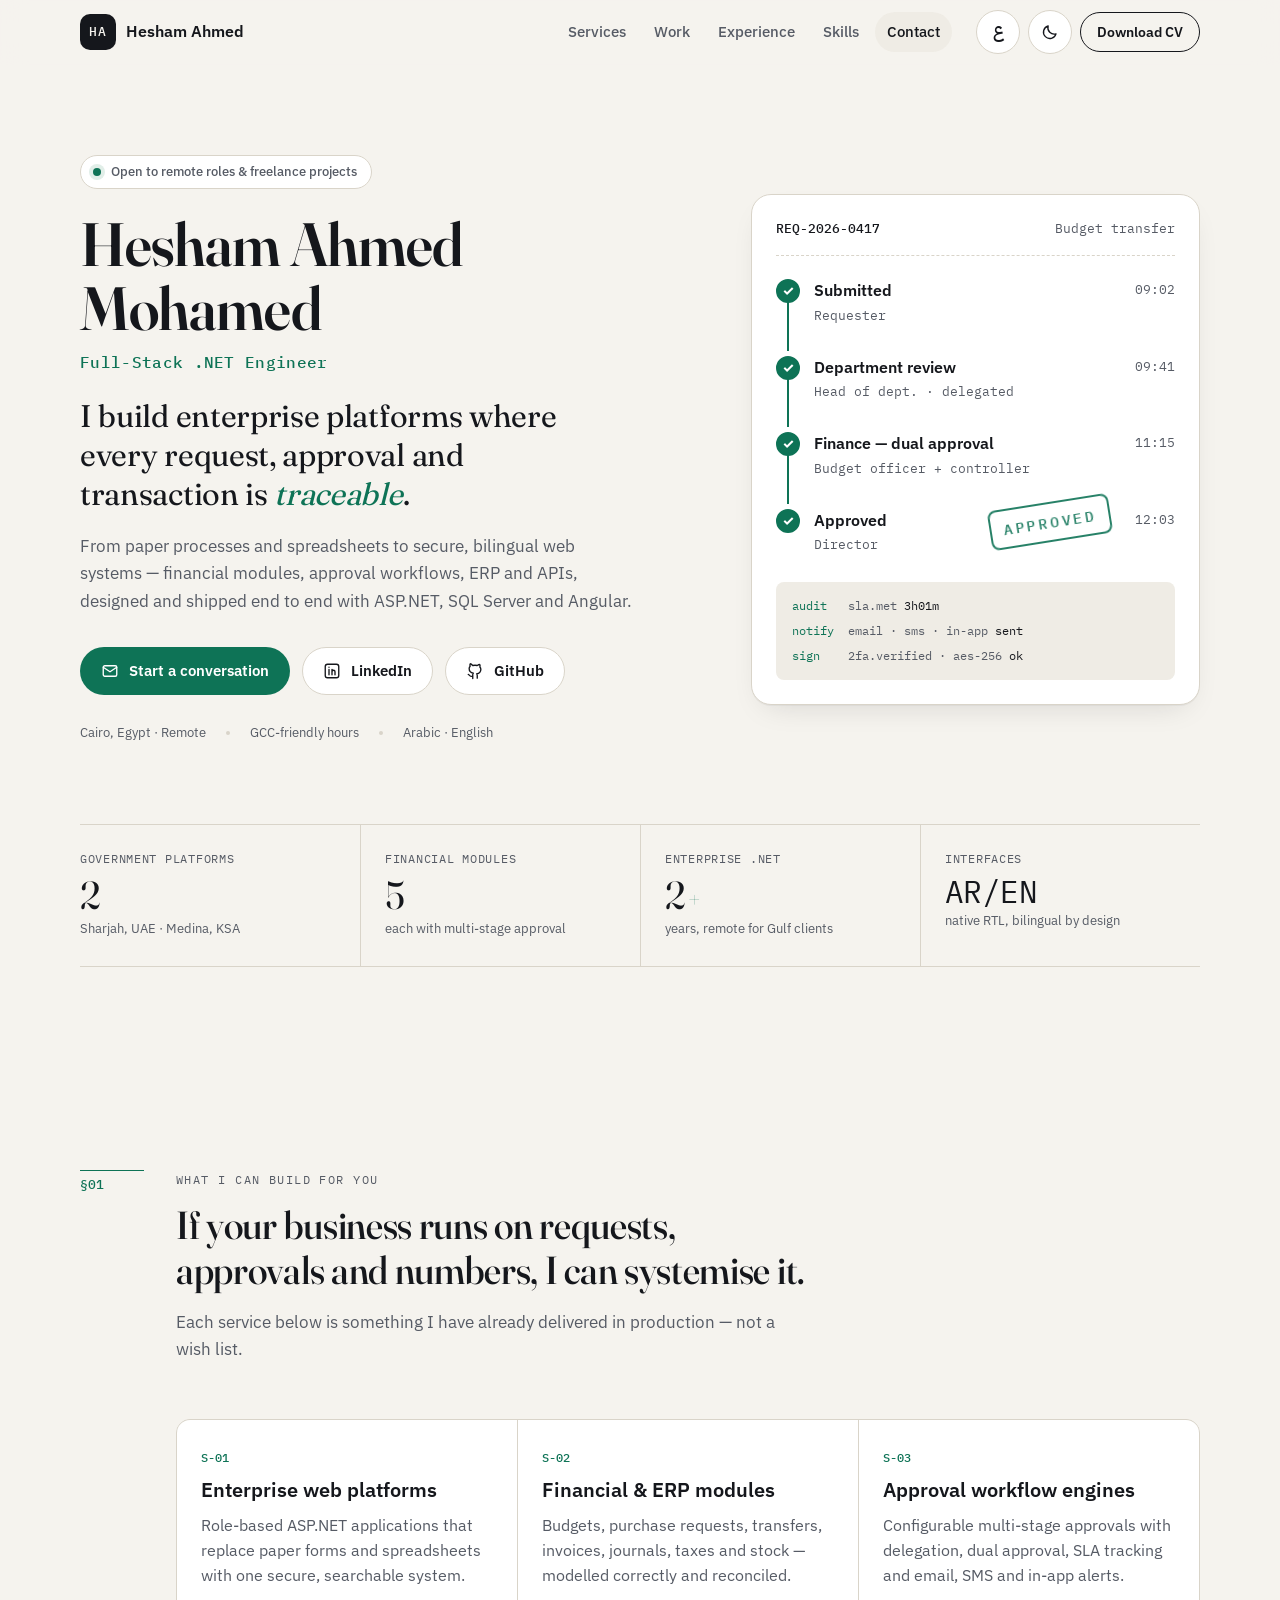
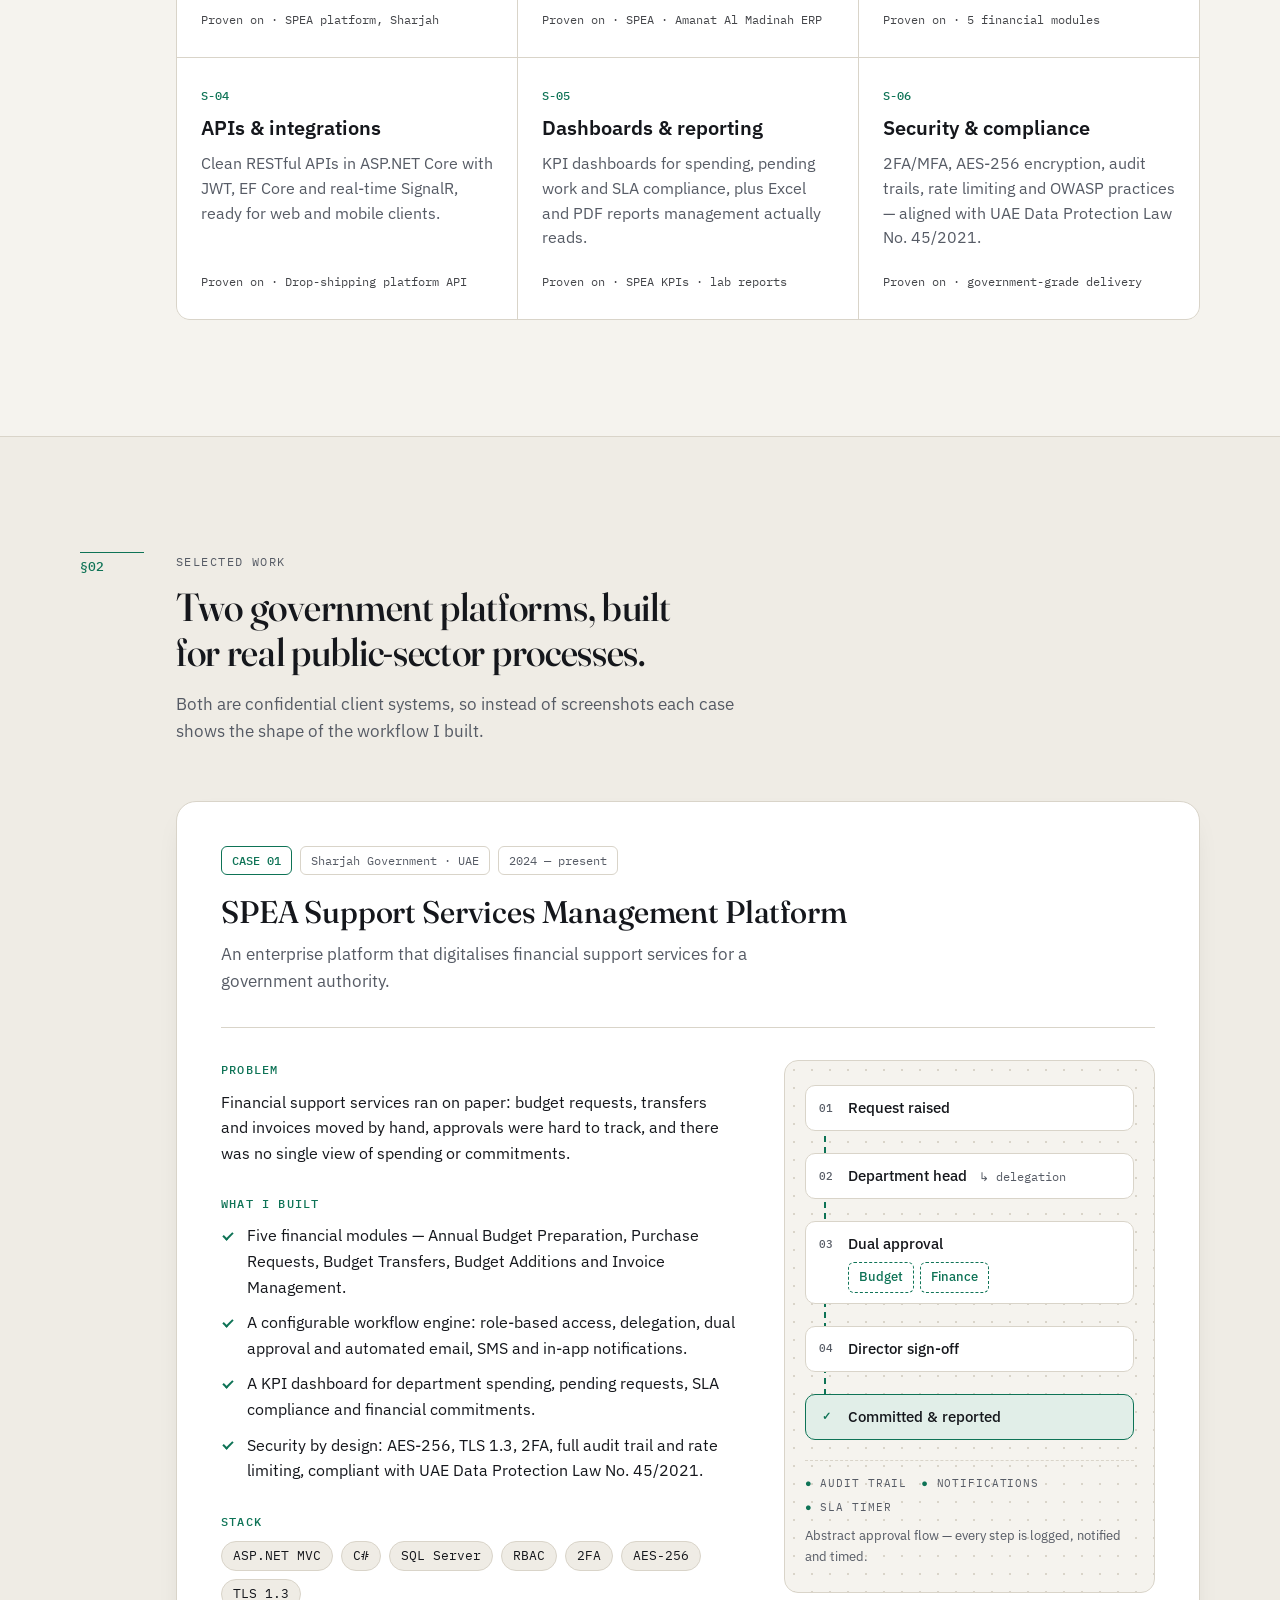
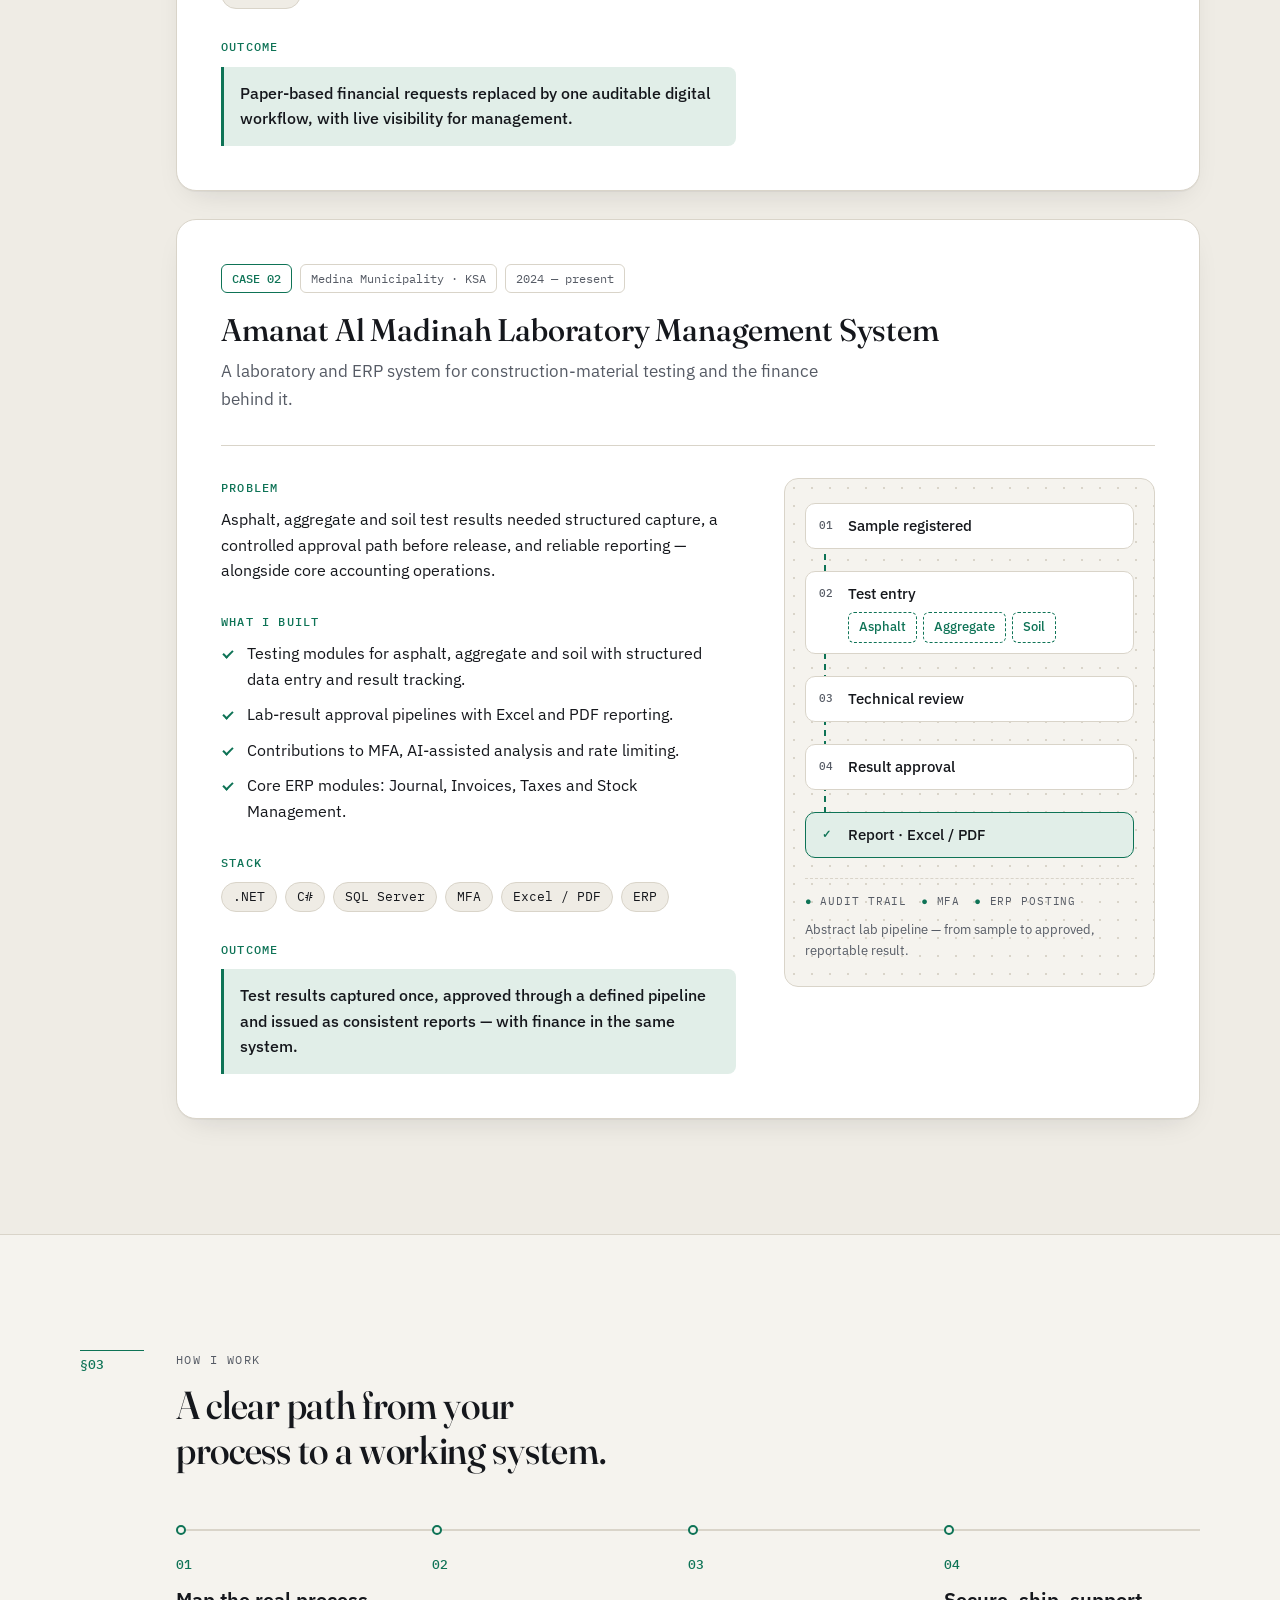
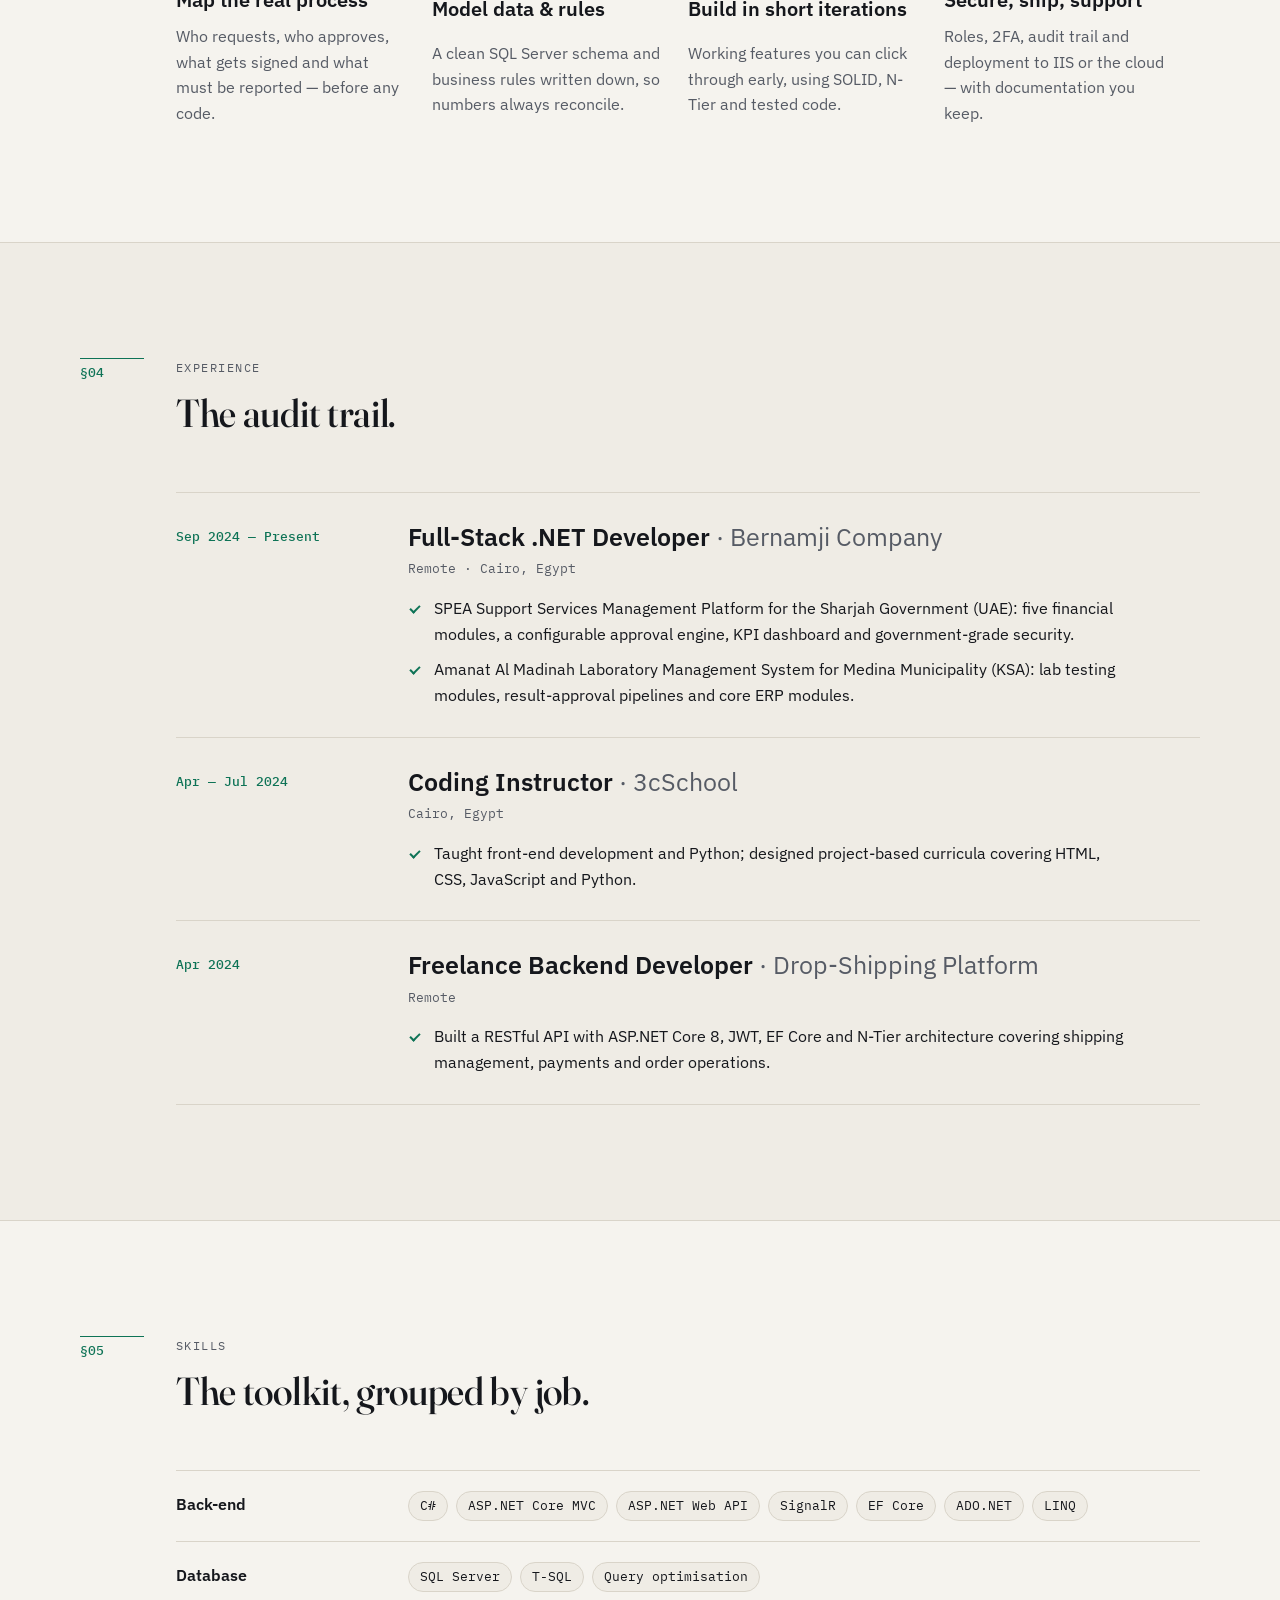
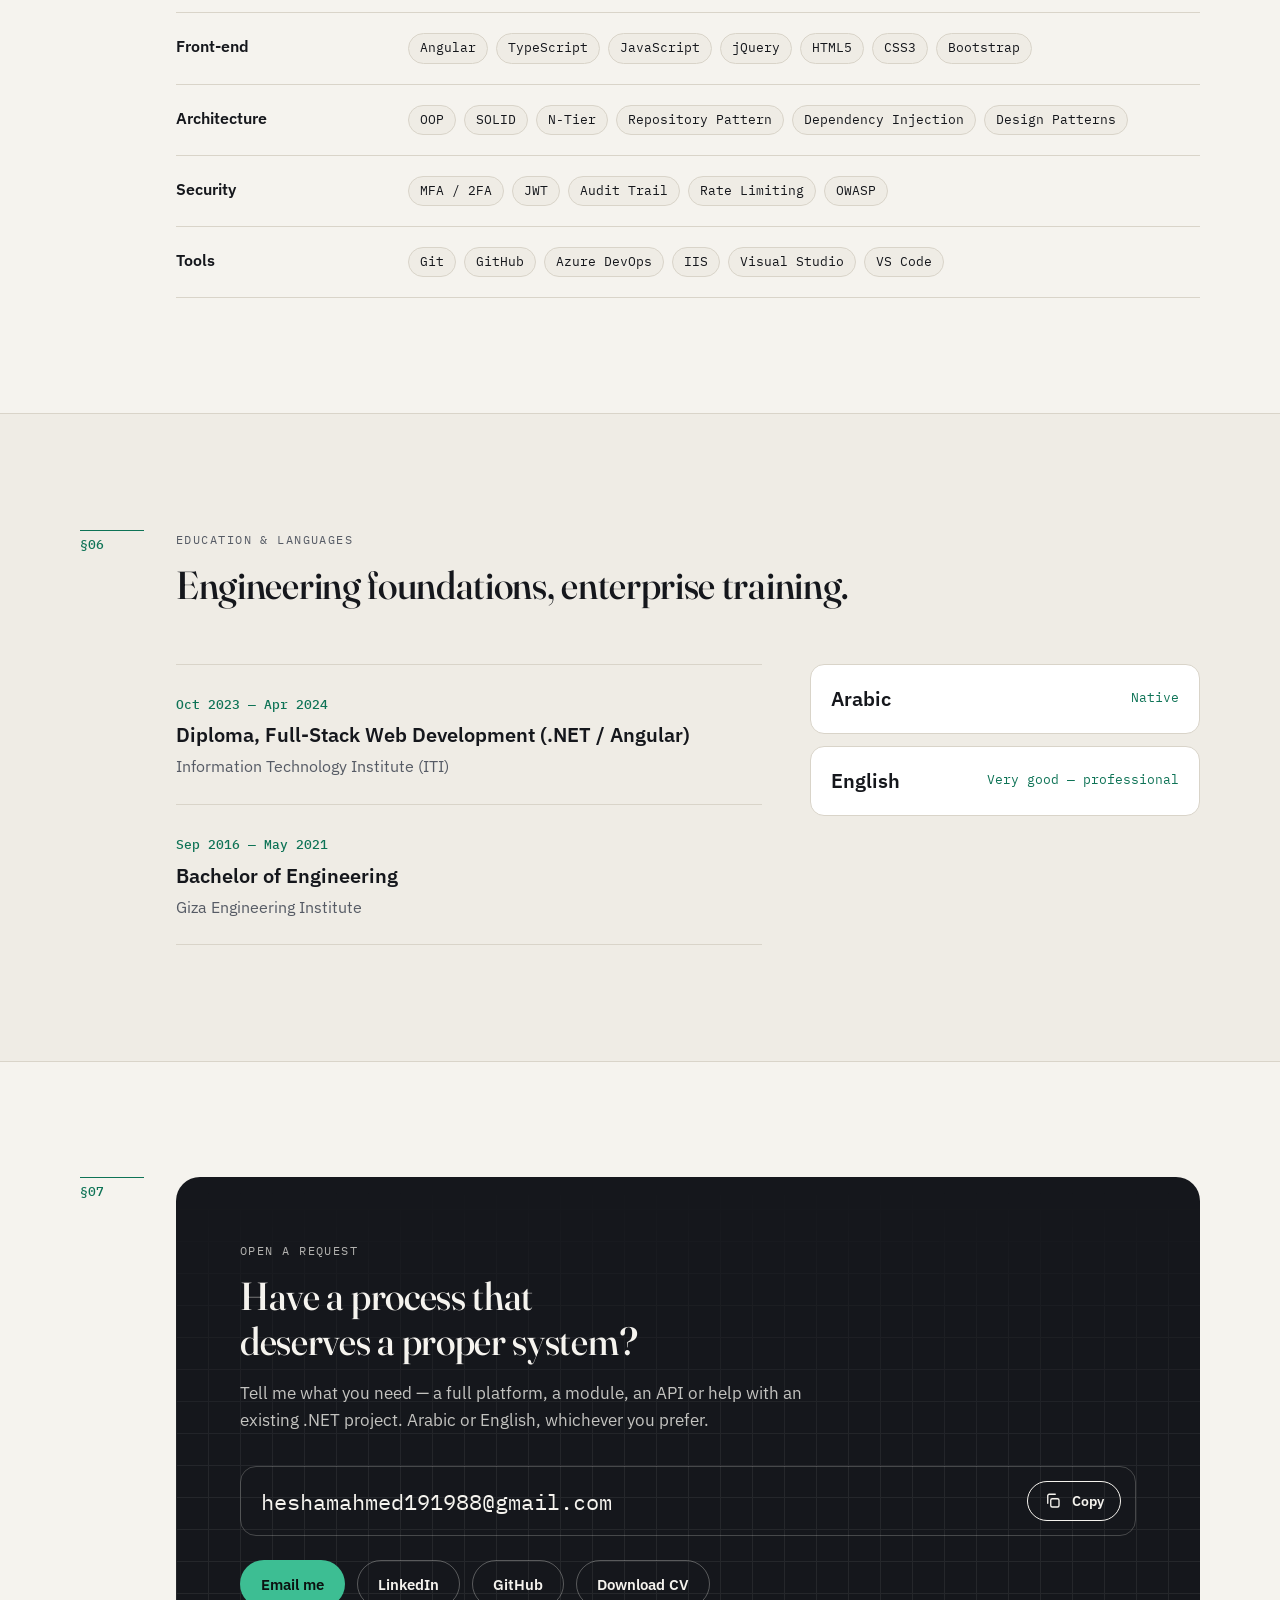
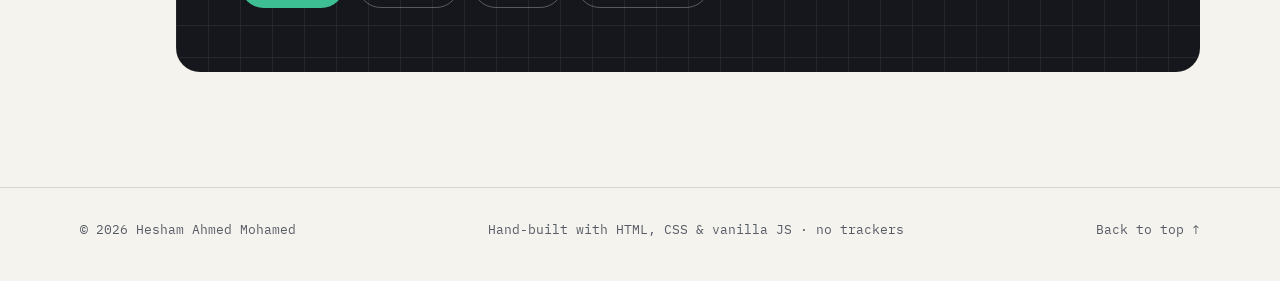
==== commit aa49dc13: "Point URLs and CV link at /My-Portfolio/ (GitHub Pages project site) Co-Authored-By: Claude Opus 5.5" ====
--- a/index.html
+++ b/index.html
@@ -9,18 +9,18 @@
   <meta name="theme-color" content="#F5F3EE" media="(prefers-color-scheme: light)">
   <meta name="theme-color" content="#0F1114" media="(prefers-color-scheme: dark)">
   <meta name="color-scheme" content="light dark">
-  <link rel="canonical" href="https://heshamahmed191988.github.io/">
-  <link rel="alternate" hreflang="en" href="https://heshamahmed191988.github.io/">
-  <link rel="alternate" hreflang="ar" href="https://heshamahmed191988.github.io/?lang=ar">
-  <link rel="alternate" hreflang="x-default" href="https://heshamahmed191988.github.io/">
+  <link rel="canonical" href="https://heshamahmed191988.github.io/My-Portfolio/">
+  <link rel="alternate" hreflang="en" href="https://heshamahmed191988.github.io/My-Portfolio/">
+  <link rel="alternate" hreflang="ar" href="https://heshamahmed191988.github.io/My-Portfolio/?lang=ar">
+  <link rel="alternate" hreflang="x-default" href="https://heshamahmed191988.github.io/My-Portfolio/">
 
   <!-- Open Graph / Twitter -->
   <meta property="og:type" content="profile">
   <meta property="og:site_name" content="Hesham Ahmed">
   <meta property="og:title" content="Hesham Ahmed — Full-Stack .NET Engineer">
   <meta property="og:description" content="Enterprise platforms, financial &amp; ERP modules and multi-stage approval workflows — delivered for government clients in the UAE and KSA.">
-  <meta property="og:url" content="https://heshamahmed191988.github.io/">
-  <meta property="og:image" content="https://heshamahmed191988.github.io/assets/og-image.png">
+  <meta property="og:url" content="https://heshamahmed191988.github.io/My-Portfolio/">
+  <meta property="og:image" content="https://heshamahmed191988.github.io/My-Portfolio/assets/og-image.png">
   <meta property="og:image:width" content="1200">
   <meta property="og:image:height" content="630">
   <meta property="og:image:alt" content="Hesham Ahmed — Full-Stack .NET Engineer. An approval pipeline: submitted, reviewed, finance, approved.">
@@ -29,7 +29,7 @@
   <meta name="twitter:card" content="summary_large_image">
   <meta name="twitter:title" content="Hesham Ahmed — Full-Stack .NET Engineer">
   <meta name="twitter:description" content="Enterprise platforms, financial &amp; ERP modules and approval workflows for the UAE, KSA and Egypt.">
-  <meta name="twitter:image" content="https://heshamahmed191988.github.io/assets/og-image.png">
+  <meta name="twitter:image" content="https://heshamahmed191988.github.io/My-Portfolio/assets/og-image.png">
 
   <link rel="icon" href="assets/favicon.svg" type="image/svg+xml">
   <link rel="icon" href="assets/favicon-32.png" sizes="32x32" type="image/png">
@@ -63,8 +63,8 @@
     "name": "Hesham Ahmed Mohamed",
     "alternateName": "هشام أحمد محمد",
     "jobTitle": "Full-Stack .NET Developer",
-    "url": "https://heshamahmed191988.github.io/",
-    "image": "https://heshamahmed191988.github.io/assets/og-image.png",
+    "url": "https://heshamahmed191988.github.io/My-Portfolio/",
+    "image": "https://heshamahmed191988.github.io/My-Portfolio/assets/og-image.png",
     "email": "mailto:heshamahmed191988@gmail.com",
     "address": { "@type": "PostalAddress", "addressLocality": "Cairo", "addressCountry": "EG" },
     "worksFor": { "@type": "Organization", "name": "Bernamji Company" },
